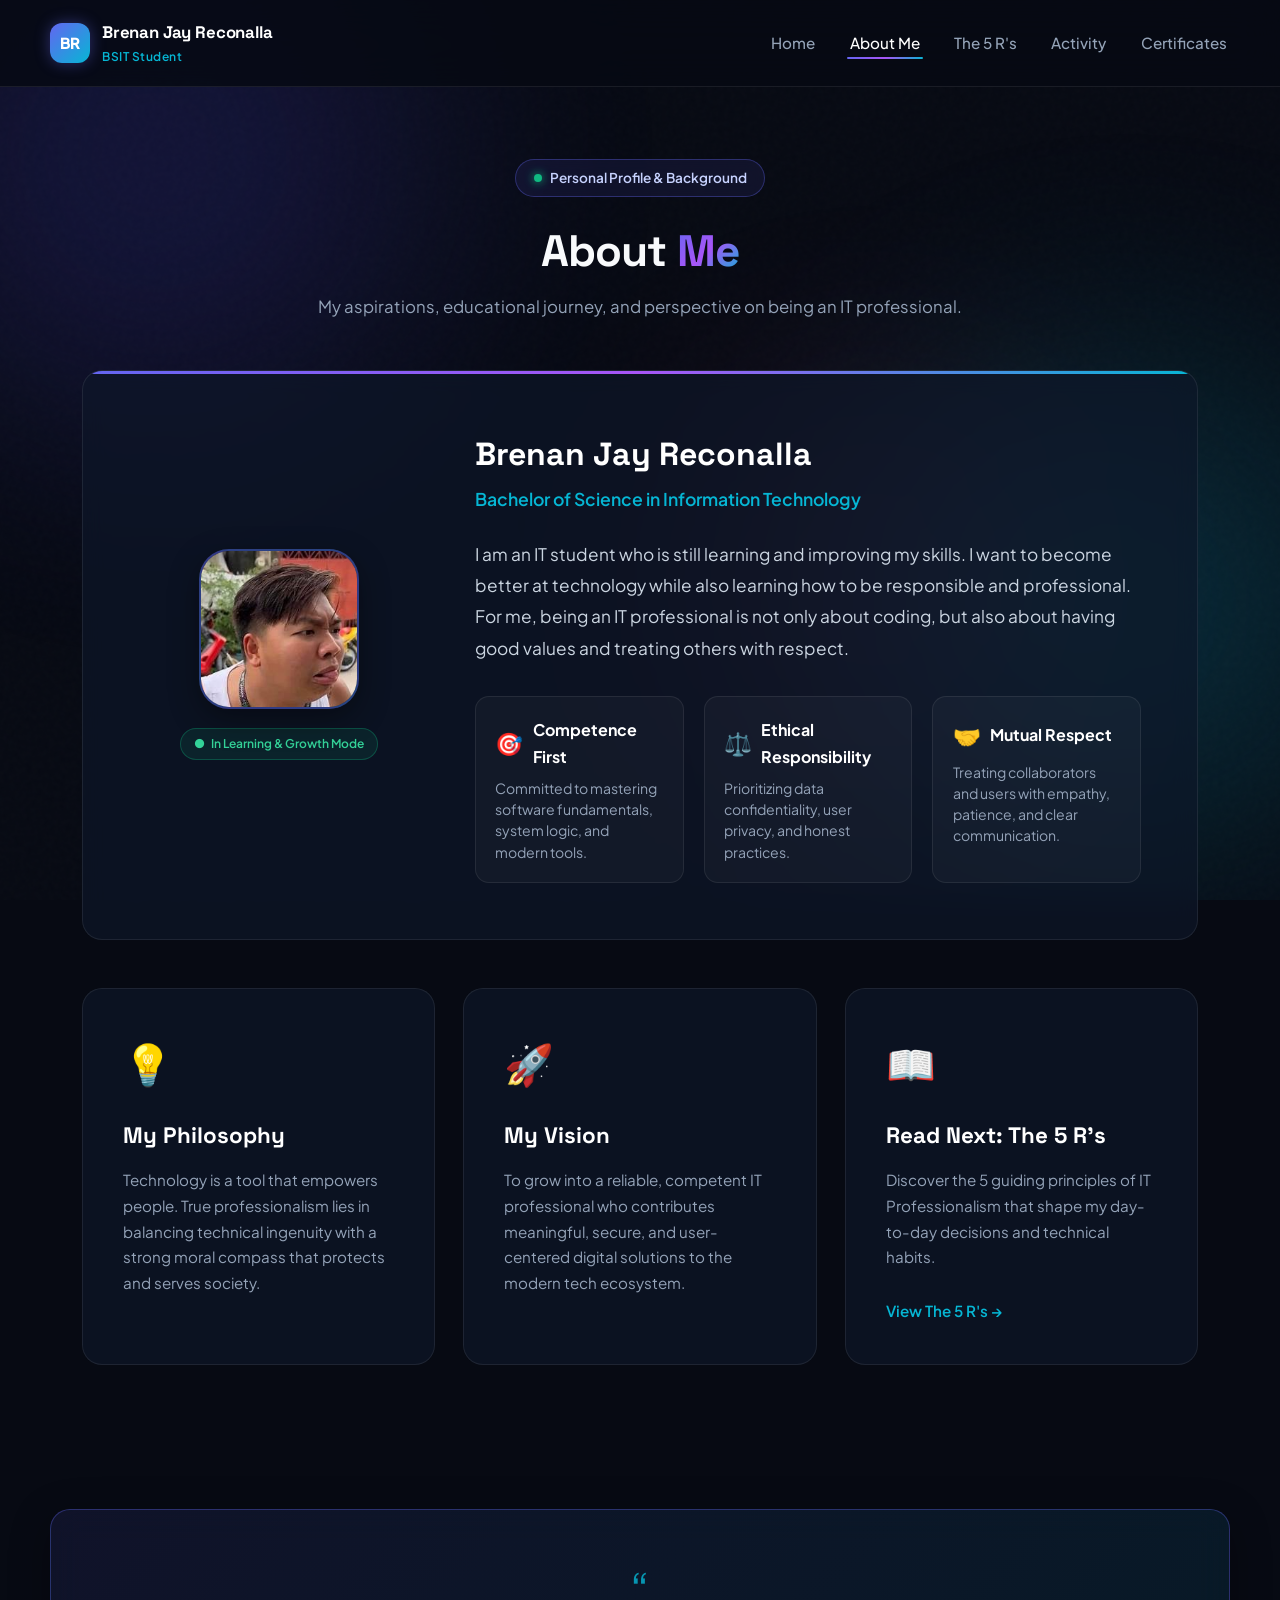
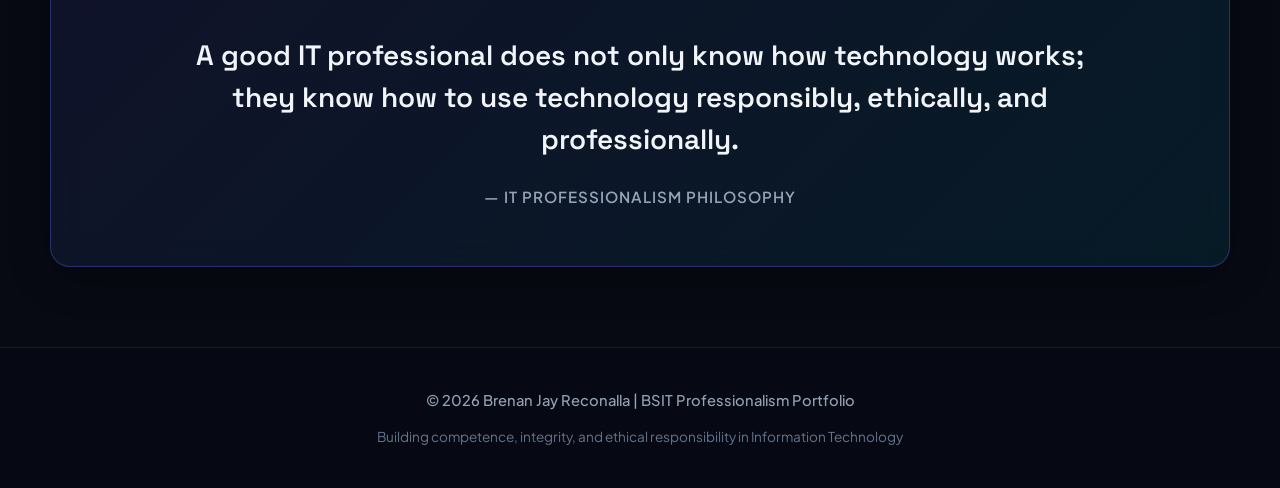
==== about.html @ cd5c5621 "Add files via upload" ====
<!DOCTYPE html>
<html lang="en">
<head>
  <meta charset="UTF-8" />
  <meta name="viewport" content="width=device-width, initial-scale=1.0" />
  <title>About Me | Brenan Jay Reconalla - IT Professionalism</title>
  <meta name="description" content="Learn more about Brenan Jay Reconalla, a Bachelor of Science in Information Technology student committed to competence, integrity, and respect." />

  <!-- Google Fonts -->
  <link rel="preconnect" href="https://fonts.googleapis.com" />
  <link rel="preconnect" href="https://fonts.gstatic.com" crossorigin />
  <link href="https://fonts.googleapis.com/css2?family=Plus+Jakarta+Sans:wght@300;400;500;600;700;800&family=Space+Grotesk:wght@500;600;700&display=swap" rel="stylesheet" />

  <!-- Shared Stylesheet -->
  <link rel="stylesheet" href="style.css" />
</head>
<body>

  <!-- Ambient Glow Background -->
  <div class="ambient-glow" aria-hidden="true">
    <div class="glow-sphere sphere-1"></div>
    <div class="glow-sphere sphere-2"></div>
    <div class="glow-sphere sphere-3"></div>
  </div>

  <div class="page-wrapper">
    <!-- Header & Navigation -->
    <header>
      <div class="container nav-container">
        <a href="index.html" class="brand" id="nav-brand">
          <div class="brand-avatar">BR</div>
          <div class="brand-info">
            <span class="brand-name">Brenan Jay Reconalla</span>
            <span class="brand-tag">BSIT Student</span>
          </div>
        </a>

        <button class="menu-toggle" id="menu-btn" aria-label="Toggle navigation menu">☰</button>

        <nav>
          <ul class="nav-links" id="nav-menu">
            <li><a href="index.html">Home</a></li>
            <li><a href="about.html" class="active">About Me</a></li>
            <li><a href="fivers.html">The 5 R's</a></li>
            <li><a href="activity.html">Activity</a></li>
            <li><a href="certificate.html">Certificates</a></li>
          </ul>
        </nav>
      </div>
    </header>

    <main>
      <!-- Page Header -->
      <section class="page-header container">
        <div class="badge">
          <span class="badge-indicator"></span>
          Personal Profile &amp; Background
        </div>
        <h1 class="section-heading">About <span class="gradient-text">Me</span></h1>
        <p class="section-desc">My aspirations, educational journey, and perspective on being an IT professional.</p>
      </section>

      <!-- Main Profile Section -->
      <section class="container" style="padding-bottom: 5rem;">
        <div class="about-card">
          <div class="profile-visual">
            <div class="avatar-wrapper">
              <div class="avatar-box">
                <img src="profile.jpg" alt="Brenan Jay Reconalla" class="avatar-img" />
              </div>
            </div>
            <div class="status-pill">
              <span>●</span> In Learning &amp; Growth Mode
            </div>
          </div>

          <div class="about-content">
            <h2>Brenan Jay Reconalla</h2>
            <span class="degree-title">Bachelor of Science in Information Technology</span>
            <p class="about-bio">
              I am an IT student who is still learning and improving my skills. I want to become better at technology while also learning how to be responsible and professional. For me, being an IT professional is not only about coding, but also about having good values and treating others with respect.
            </p>

            <div class="pillars-mini-grid">
              <div class="mini-pill">
                <div class="mini-pill-header">
                  <span>🎯</span> Competence First
                </div>
                <p>Committed to mastering software fundamentals, system logic, and modern tools.</p>
              </div>

              <div class="mini-pill">
                <div class="mini-pill-header">
                  <span>⚖️</span> Ethical Responsibility
                </div>
                <p>Prioritizing data confidentiality, user privacy, and honest practices.</p>
              </div>

              <div class="mini-pill">
                <div class="mini-pill-header">
                  <span>🤝</span> Mutual Respect
                </div>
                <p>Treating collaborators and users with empathy, patience, and clear communication.</p>
              </div>
            </div>
          </div>
        </div>

        <!-- Vision and Philosophy Cards -->
        <div class="preview-grid" style="margin-top: 2rem;">
          <div class="preview-card">
            <span class="preview-icon">💡</span>
            <h3 class="preview-title">My Philosophy</h3>
            <p class="preview-desc">
              Technology is a tool that empowers people. True professionalism lies in balancing technical ingenuity with a strong moral compass that protects and serves society.
            </p>
          </div>

          <div class="preview-card">
            <span class="preview-icon">🚀</span>
            <h3 class="preview-title">My Vision</h3>
            <p class="preview-desc">
              To grow into a reliable, competent IT professional who contributes meaningful, secure, and user-centered digital solutions to the modern tech ecosystem.
            </p>
          </div>

          <div class="preview-card">
            <span class="preview-icon">📖</span>
            <h3 class="preview-title">Read Next: The 5 R's</h3>
            <p class="preview-desc">
              Discover the 5 guiding principles of IT Professionalism that shape my day-to-day decisions and technical habits.
            </p>
            <a href="fivers.html" class="preview-link">View The 5 R's &rarr;</a>
          </div>
        </div>
      </section>

      <!-- Quote Banner Section -->
      <section class="quote-section container">
        <div class="quote-box">
          <div class="quote-icon">&ldquo;</div>
          <blockquote class="quote-text">
            A good IT professional does not only know how technology works; they know how to use technology responsibly, ethically, and professionally.
          </blockquote>
          <p class="quote-author">&mdash; IT Professionalism Philosophy</p>
        </div>
      </section>
    </main>

    <!-- Footer -->
    <footer>
      <div class="container footer-content">
        <p class="footer-copy">&copy; 2026 Brenan Jay Reconalla | BSIT Professionalism Portfolio</p>
        <p class="footer-sub">Building competence, integrity, and ethical responsibility in Information Technology</p>
      </div>
    </footer>
  </div>

  <script>
    const menuBtn = document.getElementById('menu-btn');
    const navMenu = document.getElementById('nav-menu');

    if (menuBtn && navMenu) {
      menuBtn.addEventListener('click', () => {
        navMenu.classList.toggle('show');
      });
    }
  </script>
</body>
</html>
---- style.css ----
:root {
  --bg: #070a13;
  --bg-surface: rgba(15, 23, 42, 0.65);
  --bg-surface-hover: rgba(30, 41, 59, 0.75);
  --border: rgba(255, 255, 255, 0.08);
  --border-accent: rgba(99, 102, 241, 0.35);
  --primary: #6366f1;
  --primary-gradient: linear-gradient(135deg, #6366f1 0%, #a855f7 50%, #06b6d4 100%);
  --secondary: #06b6d4;
  --accent: #ec4899;
  --text: #f8fafc;
  --text-muted: #94a3b8;
  --card-radius: 20px;
  --transition: all 0.3s cubic-bezier(0.4, 0, 0.2, 1);
}

* {
  margin: 0;
  padding: 0;
  box-sizing: border-box;
}

html {
  scroll-behavior: smooth;
}

body {
  font-family: 'Plus Jakarta Sans', sans-serif;
  background-color: var(--bg);
  color: var(--text);
  line-height: 1.7;
  overflow-x: hidden;
  min-height: 100vh;
  position: relative;
  display: flex;
  flex-direction: column;
}

/* Ambient Background Glow */
.ambient-glow {
  position: fixed;
  inset: 0;
  pointer-events: none;
  z-index: 0;
  overflow: hidden;
}

.glow-sphere {
  position: absolute;
  border-radius: 50%;
  filter: blur(130px);
  opacity: 0.18;
}

.sphere-1 {
  width: 550px;
  height: 550px;
  background: #4f46e5;
  top: -120px;
  left: -120px;
  animation: floatOrb 22s infinite alternate ease-in-out;
}

.sphere-2 {
  width: 500px;
  height: 500px;
  background: #06b6d4;
  bottom: 5%;
  right: -100px;
  animation: floatOrb 26s infinite alternate-reverse ease-in-out;
}

.sphere-3 {
  width: 350px;
  height: 350px;
  background: #ec4899;
  top: 45%;
  left: 55%;
  animation: floatOrb 18s infinite alternate ease-in-out;
  opacity: 0.12;
}

@keyframes floatOrb {
  0% { transform: translate(0, 0) scale(1); }
  100% { transform: translate(60px, 80px) scale(1.1); }
}

/* Noise Texture */
body::before {
  content: "";
  position: fixed;
  inset: 0;
  background-image: url("data:image/svg+xml,%3Csvg viewBox='0 0 200 200' xmlns='http://www.w3.org/2000/svg'%3E%3Cfilter id='noiseFilter'%3E%3CfeTurbulence type='fractalNoise' baseFrequency='0.8' numOctaves='3' stitchTiles='stitch'/%3E%3C/filter%3E%3Crect width='100%25' height='100%25' filter='url(%23noiseFilter)' opacity='0.02'/%3E%3C/svg%3E");
  pointer-events: none;
  z-index: 1;
}

.page-wrapper {
  position: relative;
  z-index: 2;
  display: flex;
  flex-direction: column;
  min-height: 100vh;
}

main {
  flex: 1;
}

/* Container */
.container {
  max-width: 1180px;
  margin: 0 auto;
  padding: 0 2rem;
}

/* Header & Navigation */
header {
  position: sticky;
  top: 0;
  z-index: 100;
  background: rgba(7, 10, 19, 0.85);
  backdrop-filter: blur(20px);
  border-bottom: 1px solid var(--border);
  transition: var(--transition);
}

.nav-container {
  display: flex;
  justify-content: space-between;
  align-items: center;
  padding: 1.15rem 0;
}

.brand {
  display: flex;
  align-items: center;
  gap: 0.75rem;
  text-decoration: none;
  color: #fff;
}

.brand-avatar {
  width: 40px;
  height: 40px;
  border-radius: 12px;
  background: linear-gradient(135deg, var(--primary), var(--secondary));
  display: flex;
  align-items: center;
  justify-content: center;
  font-weight: 800;
  font-size: 0.95rem;
  color: #fff;
  box-shadow: 0 0 15px rgba(99, 102, 241, 0.4);
}

.brand-info {
  display: flex;
  flex-direction: column;
}

.brand-name {
  font-family: 'Space Grotesk', sans-serif;
  font-weight: 700;
  font-size: 1.05rem;
  letter-spacing: -0.01em;
}

.brand-tag {
  font-size: 0.75rem;
  color: var(--secondary);
  font-weight: 600;
  letter-spacing: 0.5px;
}

.nav-links {
  display: flex;
  list-style: none;
  gap: 1.75rem;
}

.nav-links a {
  color: var(--text-muted);
  text-decoration: none;
  font-size: 0.95rem;
  font-weight: 500;
  position: relative;
  transition: var(--transition);
  padding: 0.4rem 0.2rem;
}

.nav-links a:hover,
.nav-links a.active {
  color: #fff;
}

.nav-links a::after {
  content: '';
  position: absolute;
  bottom: 0;
  left: 0;
  width: 0%;
  height: 2px;
  background: var(--primary-gradient);
  transition: var(--transition);
  border-radius: 2px;
}

.nav-links a:hover::after,
.nav-links a.active::after {
  width: 100%;
}

/* Mobile Nav Toggle */
.menu-toggle {
  display: none;
  background: transparent;
  border: none;
  color: var(--text);
  font-size: 1.5rem;
  cursor: pointer;
}

/* Badge */
.badge {
  display: inline-flex;
  align-items: center;
  gap: 0.5rem;
  background: rgba(99, 102, 241, 0.1);
  border: 1px solid var(--border-accent);
  padding: 0.4rem 1.1rem;
  border-radius: 999px;
  font-size: 0.85rem;
  font-weight: 600;
  color: #c7d2fe;
  margin-bottom: 1.75rem;
  backdrop-filter: blur(8px);
}

.badge-indicator {
  width: 8px;
  height: 8px;
  border-radius: 50%;
  background: #10b981;
  box-shadow: 0 0 10px #10b981;
  animation: pulse 2s infinite;
}

@keyframes pulse {
  0%, 100% { opacity: 1; transform: scale(1); }
  50% { opacity: 0.5; transform: scale(1.2); }
}

/* Typography & Titles */
.gradient-text {
  background: var(--primary-gradient);
  -webkit-background-clip: text;
  background-clip: text;
  -webkit-text-fill-color: transparent;
}

.section {
  padding: 5rem 0;
}

.page-header {
  padding: 4.5rem 0 3rem;
  text-align: center;
}

.section-header {
  text-align: center;
  max-width: 740px;
  margin: 0 auto 3.5rem;
}

.section-tag {
  font-family: 'Space Grotesk', sans-serif;
  font-size: 0.8rem;
  text-transform: uppercase;
  letter-spacing: 2px;
  color: var(--secondary);
  font-weight: 700;
  margin-bottom: 0.75rem;
  display: block;
}

.section-heading {
  font-family: 'Space Grotesk', sans-serif;
  font-size: clamp(2rem, 3.5vw, 2.75rem);
  font-weight: 700;
  letter-spacing: -0.02em;
  line-height: 1.2;
  margin-bottom: 1rem;
}

.section-desc {
  color: var(--text-muted);
  font-size: 1.05rem;
  line-height: 1.7;
}

/* Buttons */
.btn {
  display: inline-flex;
  align-items: center;
  gap: 0.5rem;
  padding: 0.85rem 1.8rem;
  border-radius: 12px;
  font-size: 0.95rem;
  font-weight: 600;
  text-decoration: none;
  cursor: pointer;
  transition: var(--transition);
}

.btn-primary {
  background: var(--primary-gradient);
  color: #fff;
  box-shadow: 0 4px 25px rgba(99, 102, 241, 0.45);
  border: none;
}

.btn-primary:hover {
  transform: translateY(-3px);
  box-shadow: 0 8px 30px rgba(99, 102, 241, 0.65);
}

.btn-outline {
  background: var(--bg-surface);
  color: var(--text);
  border: 1px solid var(--border);
  backdrop-filter: blur(10px);
}

.btn-outline:hover {
  background: var(--bg-surface-hover);
  border-color: rgba(255, 255, 255, 0.2);
  transform: translateY(-3px);
}

/* Hero (Home Page) */
.hero {
  padding: 6.5rem 0 4.5rem;
  text-align: center;
  display: flex;
  flex-direction: column;
  align-items: center;
}

.hero-title {
  font-family: 'Space Grotesk', sans-serif;
  font-size: clamp(2.4rem, 5.5vw, 4.2rem);
  font-weight: 800;
  line-height: 1.15;
  letter-spacing: -0.03em;
  max-width: 950px;
  margin-bottom: 1.25rem;
}

.hero-subtitle {
  font-size: 1.2rem;
  color: var(--text-muted);
  max-width: 680px;
  margin-bottom: 2.5rem;
  font-weight: 400;
}

.hero-buttons {
  display: flex;
  gap: 1.2rem;
  flex-wrap: wrap;
  justify-content: center;
}

/* Home Overview Preview Cards */
.preview-grid {
  display: grid;
  grid-template-columns: repeat(auto-fit, minmax(300px, 1fr));
  gap: 1.75rem;
  margin-top: 3rem;
}

.preview-card {
  background: var(--bg-surface);
  border: 1px solid var(--border);
  border-radius: var(--card-radius);
  padding: 2.5rem;
  transition: var(--transition);
  display: flex;
  flex-direction: column;
  backdrop-filter: blur(12px);
}

.preview-card:hover {
  transform: translateY(-8px);
  border-color: var(--border-accent);
  box-shadow: 0 15px 35px rgba(0, 0, 0, 0.4);
}

.preview-icon {
  font-size: 2.5rem;
  margin-bottom: 1.25rem;
  display: inline-block;
}

.preview-title {
  font-family: 'Space Grotesk', sans-serif;
  font-size: 1.4rem;
  font-weight: 700;
  color: #fff;
  margin-bottom: 0.75rem;
}

.preview-desc {
  color: var(--text-muted);
  font-size: 0.95rem;
  line-height: 1.7;
  margin-bottom: 1.75rem;
  flex-grow: 1;
}

.preview-link {
  color: var(--secondary);
  text-decoration: none;
  font-weight: 600;
  font-size: 0.95rem;
  display: inline-flex;
  align-items: center;
  gap: 0.5rem;
  transition: var(--transition);
}

.preview-link:hover {
  gap: 0.75rem;
  color: #fff;
}

/* About Page Specific Styles */
.about-card {
  background: var(--bg-surface);
  border: 1px solid var(--border);
  border-radius: var(--card-radius);
  padding: 3.5rem;
  display: grid;
  grid-template-columns: 280px 1fr;
  gap: 3.5rem;
  align-items: center;
  position: relative;
  overflow: hidden;
  backdrop-filter: blur(12px);
  margin-bottom: 3rem;
}

.about-card::before {
  content: '';
  position: absolute;
  top: 0;
  left: 0;
  width: 100%;
  height: 3px;
  background: var(--primary-gradient);
}

.profile-visual {
  display: flex;
  flex-direction: column;
  align-items: center;
  text-align: center;
  gap: 1.2rem;
}

.avatar-wrapper {
  position: relative;
}

.avatar-box {
  width: 160px;
  height: 160px;
  border-radius: 30px;
  background: linear-gradient(135deg, rgba(99, 102, 241, 0.2), rgba(6, 182, 212, 0.2));
  border: 2px solid var(--border-accent);
  display: flex;
  align-items: center;
  justify-content: center;
  overflow: hidden;
  box-shadow: 0 10px 30px rgba(0, 0, 0, 0.4);
  position: relative;
}

.avatar-img {
  width: 100%;
  height: 100%;
  object-fit: cover;
  object-position: center;
  display: block;
  transition: transform 0.4s ease;
}

.avatar-box:hover .avatar-img {
  transform: scale(1.06);
}

.status-pill {
  display: inline-flex;
  align-items: center;
  gap: 0.4rem;
  padding: 0.3rem 0.8rem;
  background: rgba(16, 185, 129, 0.1);
  border: 1px solid rgba(16, 185, 129, 0.3);
  border-radius: 999px;
  font-size: 0.75rem;
  font-weight: 600;
  color: #34d399;
}

.about-content h2 {
  font-family: 'Space Grotesk', sans-serif;
  font-size: 2rem;
  font-weight: 700;
  color: #fff;
  margin-bottom: 0.25rem;
}

.degree-title {
  color: var(--secondary);
  font-size: 1.1rem;
  font-weight: 600;
  margin-bottom: 1.5rem;
  display: inline-block;
}

.about-bio {
  color: #cbd5e1;
  font-size: 1.08rem;
  line-height: 1.8;
  margin-bottom: 2rem;
}

.pillars-mini-grid {
  display: grid;
  grid-template-columns: repeat(auto-fit, minmax(200px, 1fr));
  gap: 1.25rem;
}

.mini-pill {
  background: rgba(255, 255, 255, 0.03);
  border: 1px solid var(--border);
  border-radius: 14px;
  padding: 1.2rem;
  display: flex;
  flex-direction: column;
  gap: 0.5rem;
}

.mini-pill-header {
  display: flex;
  align-items: center;
  gap: 0.6rem;
  font-weight: 700;
  color: #fff;
  font-size: 1rem;
}

.mini-pill-header span {
  font-size: 1.4rem;
}

.mini-pill p {
  color: var(--text-muted);
  font-size: 0.88rem;
  line-height: 1.5;
}

/* 5 R's Page Styles */
.five-rs-grid {
  display: grid;
  grid-template-columns: repeat(auto-fit, minmax(320px, 1fr));
  gap: 2rem;
}

.r-card {
  background: var(--bg-surface);
  border: 1px solid var(--border);
  border-radius: var(--card-radius);
  padding: 2.5rem;
  transition: var(--transition);
  display: flex;
  flex-direction: column;
  position: relative;
  overflow: hidden;
  backdrop-filter: blur(12px);
}

.r-card:hover {
  transform: translateY(-8px);
  border-color: var(--border-accent);
  background: var(--bg-surface-hover);
  box-shadow: 0 15px 35px rgba(0, 0, 0, 0.4);
}

.r-card-header {
  display: flex;
  align-items: center;
  justify-content: space-between;
  margin-bottom: 1.5rem;
}

.r-number {
  font-family: 'Space Grotesk', sans-serif;
  font-size: 0.95rem;
  font-weight: 700;
  color: var(--secondary);
  background: rgba(6, 182, 212, 0.1);
  padding: 0.35rem 0.85rem;
  border-radius: 999px;
  border: 1px solid rgba(6, 182, 212, 0.25);
}

.r-icon {
  font-size: 2.4rem;
  filter: drop-shadow(0 0 12px rgba(99, 102, 241, 0.3));
}

.r-title {
  font-family: 'Space Grotesk', sans-serif;
  font-size: 1.45rem;
  font-weight: 700;
  color: #fff;
  margin-bottom: 0.85rem;
}

.r-desc {
  color: var(--text-muted);
  font-size: 1rem;
  line-height: 1.7;
}

.r-card.highlight {
  border-color: rgba(99, 102, 241, 0.5);
  background: linear-gradient(135deg, rgba(99, 102, 241, 0.15), rgba(15, 23, 42, 0.8));
}

/* Activity Page Styles */
.activities-grid {
  display: grid;
  grid-template-columns: repeat(auto-fit, minmax(330px, 1fr));
  gap: 2rem;
}

.activity-card {
  background: var(--bg-surface);
  border: 1px solid var(--border);
  border-radius: var(--card-radius);
  padding: 2.5rem;
  transition: var(--transition);
  backdrop-filter: blur(12px);
  display: flex;
  flex-direction: column;
}

.activity-card:hover {
  border-color: rgba(255, 255, 255, 0.2);
  transform: translateY(-6px);
  box-shadow: 0 15px 35px rgba(0, 0, 0, 0.35);
}

.activity-badge {
  font-size: 0.8rem;
  font-weight: 700;
  text-transform: uppercase;
  letter-spacing: 1px;
  color: var(--primary);
  margin-bottom: 1rem;
  display: inline-block;
}

.activity-title {
  font-family: 'Space Grotesk', sans-serif;
  font-size: 1.35rem;
  font-weight: 700;
  margin-bottom: 0.85rem;
  color: #fff;
}

.activity-desc {
  color: var(--text-muted);
  font-size: 0.98rem;
  line-height: 1.7;
  margin-bottom: 1.5rem;
  flex-grow: 1;
}

.activity-takeaway {
  background: rgba(255, 255, 255, 0.03);
  border: 1px solid var(--border);
  border-radius: 12px;
  padding: 1rem;
  font-size: 0.88rem;
  color: #cbd5e1;
}

.activity-takeaway strong {
  color: var(--secondary);
}

/* Reflection Paper Card */
.reflection-card {
  background: var(--bg-surface);
  border: 1px solid var(--border);
  border-radius: var(--card-radius);
  overflow: hidden;
  backdrop-filter: blur(12px);
  margin-bottom: 3.5rem;
  position: relative;
}

.reflection-card::before {
  content: '';
  position: absolute;
  top: 0; left: 0; width: 100%; height: 4px;
  background: var(--primary-gradient);
}

.reflection-header {
  padding: 3rem 3.5rem 2rem;
  border-bottom: 1px solid var(--border);
  background: linear-gradient(135deg, rgba(99, 102, 241, 0.06), rgba(6, 182, 212, 0.04));
}

.reflection-title {
  font-family: 'Space Grotesk', sans-serif;
  font-size: clamp(1.6rem, 3vw, 2.2rem);
  font-weight: 700;
  color: #fff;
  margin: 0.5rem 0 0.75rem;
  letter-spacing: -0.02em;
}

.reflection-intro {
  color: var(--text-muted);
  font-size: 1.05rem;
  line-height: 1.7;
}

.reflection-body {
  padding: 2.5rem 3.5rem 3rem;
  display: flex;
  flex-direction: column;
  gap: 0.25rem;
}

.reflection-paragraph {
  padding: 1.5rem 0;
  border-bottom: 1px solid rgba(255, 255, 255, 0.04);
}

.reflection-paragraph:last-child {
  border-bottom: none;
  padding-bottom: 0;
}

.reflection-paragraph p {
  color: #cbd5e1;
  font-size: 1.05rem;
  line-height: 1.85;
}

/* Personal Commitment Section */
.commitment-section {
  margin-bottom: 1rem;
}

.commitment-header {
  text-align: center;
  max-width: 720px;
  margin: 0 auto 2.5rem;
}

.commitment-grid {
  display: grid;
  grid-template-columns: repeat(auto-fit, minmax(280px, 1fr));
  gap: 1.75rem;
}

.commitment-card {
  background: var(--bg-surface);
  border: 1px solid var(--border);
  border-radius: var(--card-radius);
  padding: 2.25rem;
  transition: var(--transition);
  backdrop-filter: blur(12px);
  text-align: center;
  display: flex;
  flex-direction: column;
  align-items: center;
  gap: 1rem;
}

.commitment-card:hover {
  transform: translateY(-6px);
  border-color: var(--border-accent);
  box-shadow: 0 15px 35px rgba(0, 0, 0, 0.4);
}

.commitment-icon {
  font-size: 2.5rem;
  filter: drop-shadow(0 0 12px rgba(99, 102, 241, 0.4));
}

.commitment-card h3 {
  font-family: 'Space Grotesk', sans-serif;
  font-size: 1.15rem;
  font-weight: 700;
  color: #fff;
}

.commitment-card p {
  color: var(--text-muted);
  font-size: 0.95rem;
  line-height: 1.7;
}

/* Quote Banner */
.quote-section {
  padding: 4rem 0 5rem;
}

.quote-box {
  background: linear-gradient(135deg, rgba(99, 102, 241, 0.1), rgba(6, 182, 212, 0.1));
  border: 1px solid var(--border-accent);
  border-radius: var(--card-radius);
  padding: 3.5rem 3rem;
  text-align: center;
  position: relative;
  backdrop-filter: blur(16px);
  box-shadow: 0 10px 40px rgba(0, 0, 0, 0.3);
}

.quote-icon {
  font-size: 3rem;
  color: var(--secondary);
  line-height: 1;
  margin-bottom: 1.25rem;
  opacity: 0.8;
}

.quote-text {
  font-family: 'Space Grotesk', sans-serif;
  font-size: clamp(1.2rem, 2.5vw, 1.75rem);
  font-weight: 600;
  line-height: 1.5;
  color: #f1f5f9;
  max-width: 900px;
  margin: 0 auto 1.5rem;
}

.quote-author {
  font-size: 0.95rem;
  color: var(--text-muted);
  letter-spacing: 1px;
  text-transform: uppercase;
  font-weight: 600;
}

/* Footer */
footer {
  border-top: 1px solid var(--border);
  padding: 2.5rem 0;
  background: rgba(7, 10, 19, 0.95);
  text-align: center;
  color: var(--text-muted);
  font-size: 0.92rem;
  margin-top: auto;
}

.footer-content {
  display: flex;
  flex-direction: column;
  align-items: center;
  gap: 0.75rem;
}

.footer-copy {
  font-weight: 500;
}

.footer-sub {
  font-size: 0.85rem;
  color: #64748b;
}

/* Responsive */
@media (max-width: 860px) {
  .about-card {
    grid-template-columns: 1fr;
    padding: 2.5rem;
    gap: 2.5rem;
  }
  .nav-links {
    display: none;
    position: absolute;
    top: 100%;
    left: 0;
    width: 100%;
    background: rgba(7, 10, 19, 0.95);
    backdrop-filter: blur(20px);
    flex-direction: column;
    padding: 1.5rem 2rem;
    border-bottom: 1px solid var(--border);
    gap: 1.25rem;
  }
  .nav-links.show {
    display: flex;
  }
  .menu-toggle {
    display: block;
  }
}
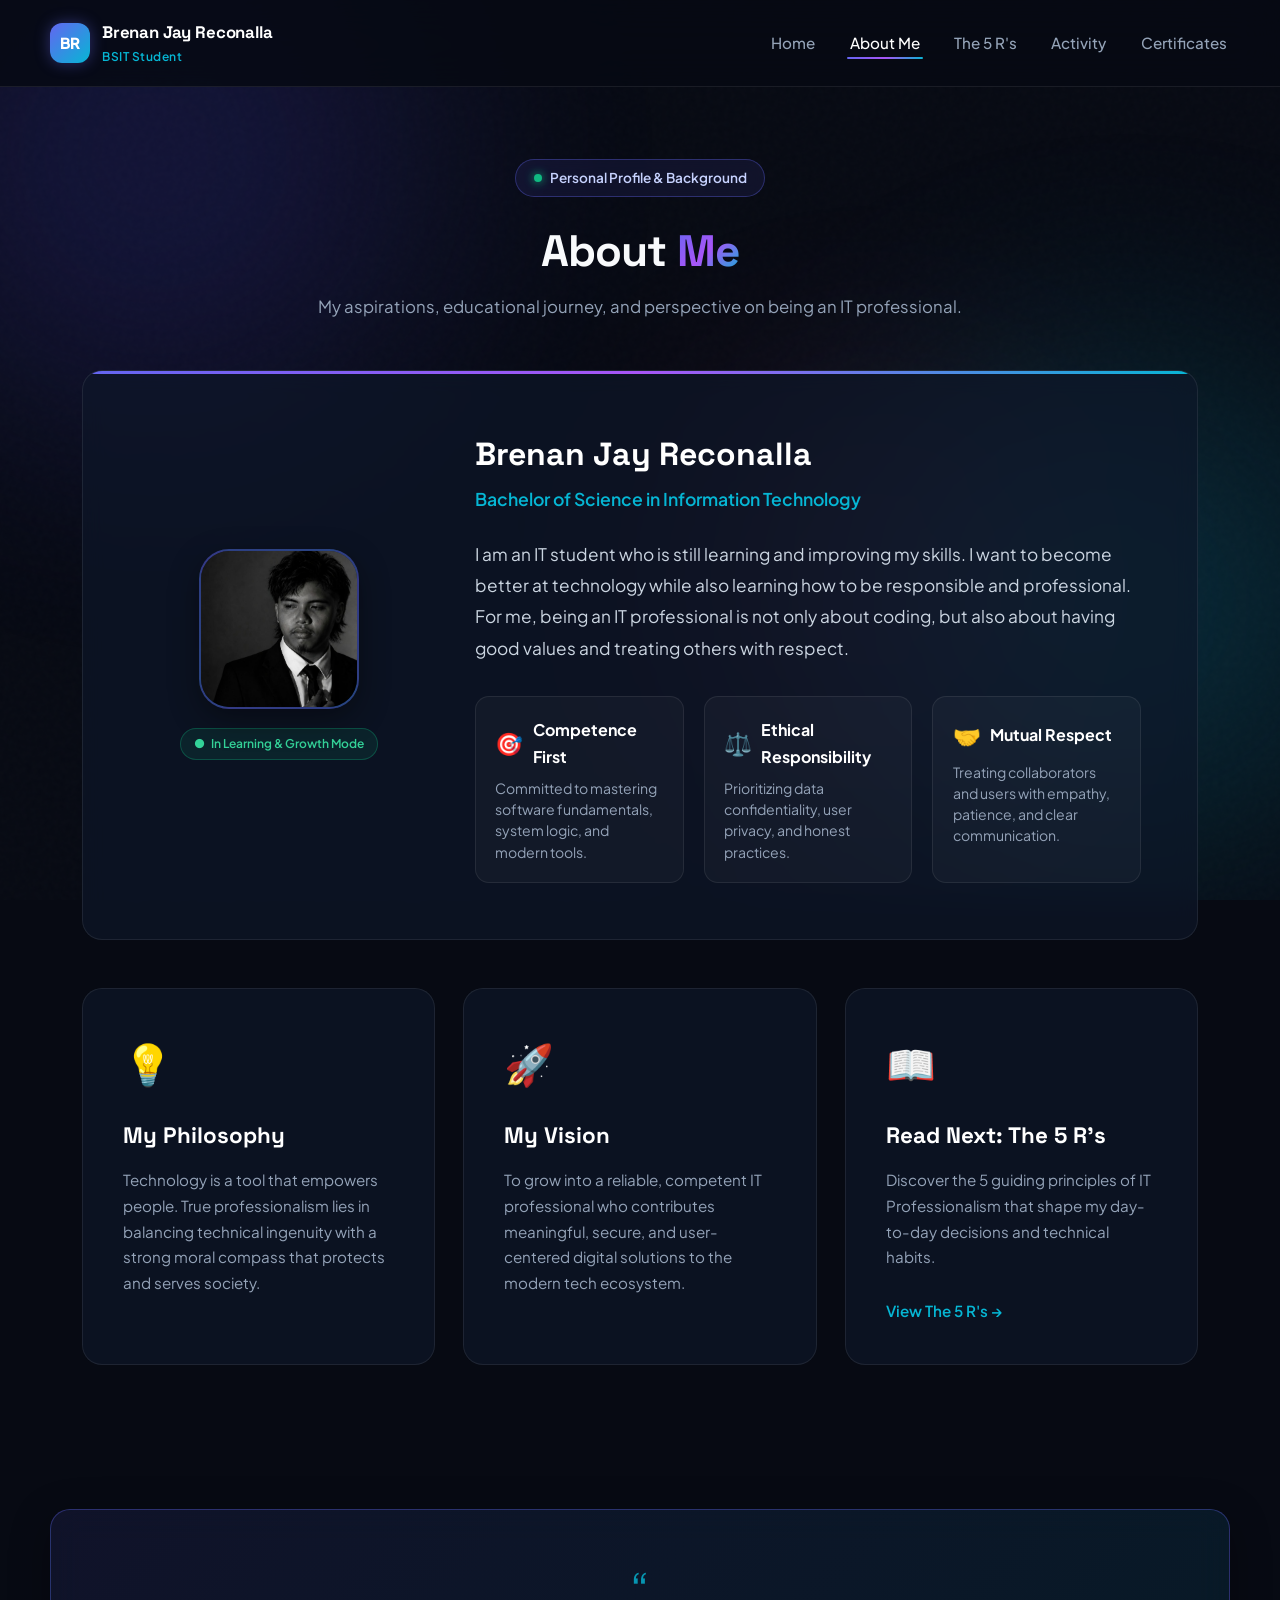
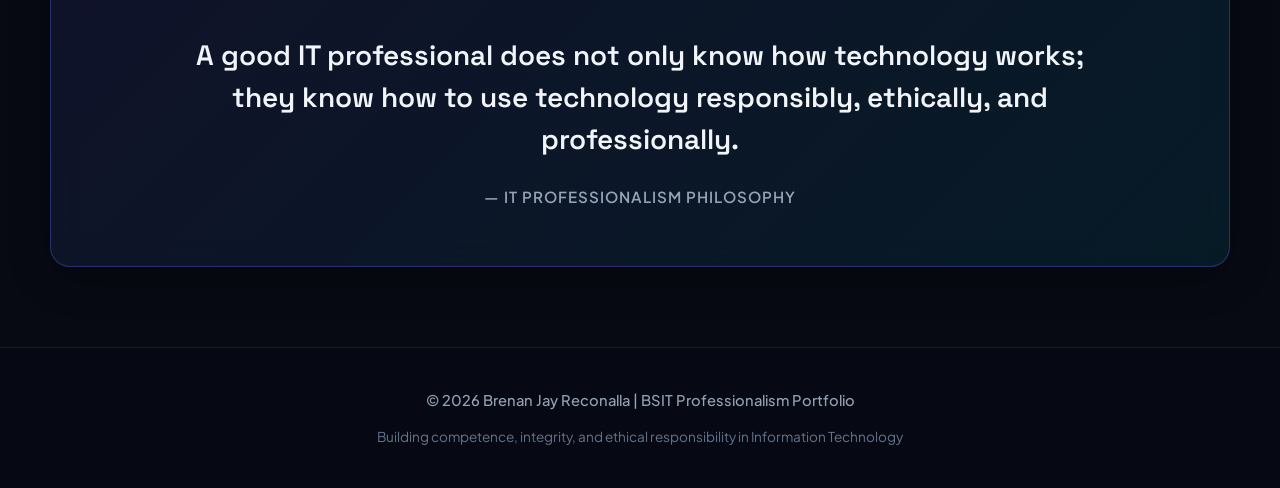
==== commit d37cacee: "Update profile image in about.html" ====
--- a/about.html
+++ b/about.html
@@ -66,7 +66,7 @@
           <div class="profile-visual">
             <div class="avatar-wrapper">
               <div class="avatar-box">
-                <img src="profile.jpg" alt="Brenan Jay Reconalla" class="avatar-img" />
+                <img src="e4738e9d-99d1-4958-b0ec-828e7ae6f38b.jpg" alt="Brenan Jay Reconalla" class="avatar-img" />
               </div>
             </div>
             <div class="status-pill">
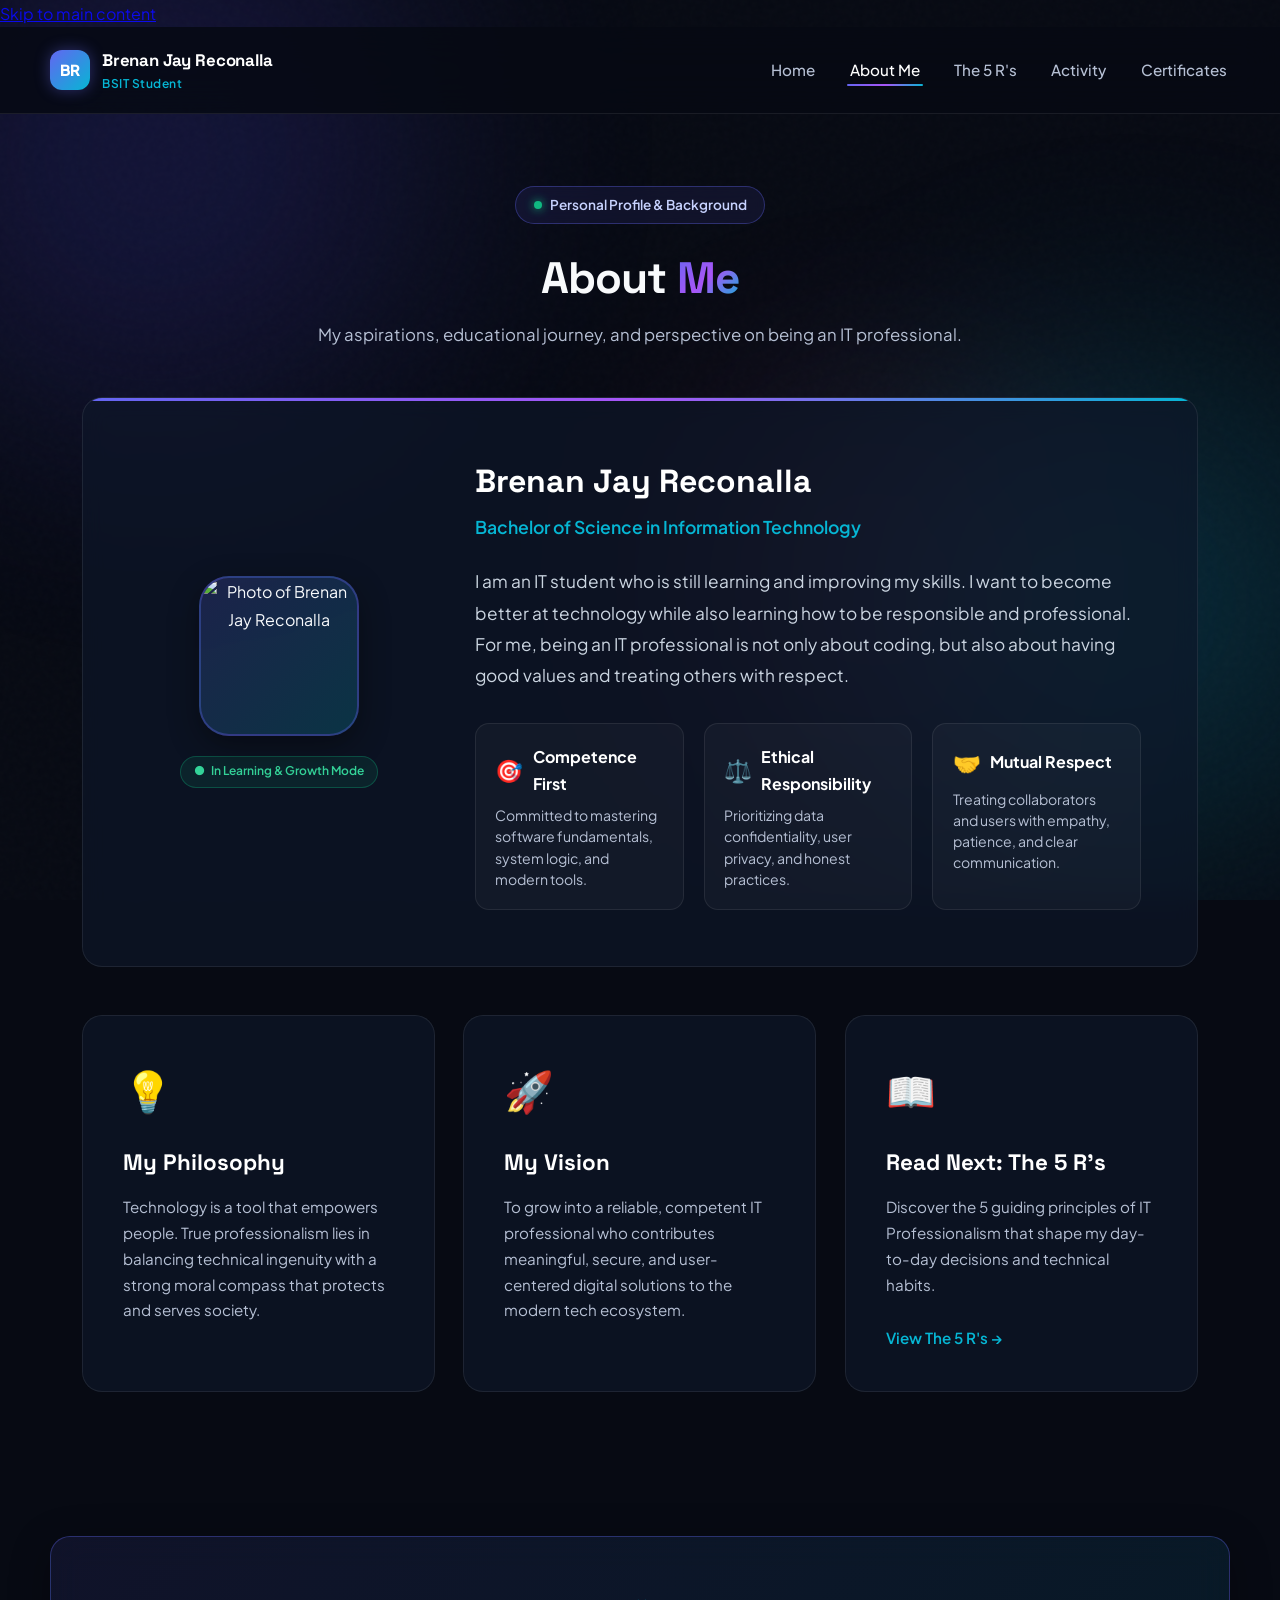
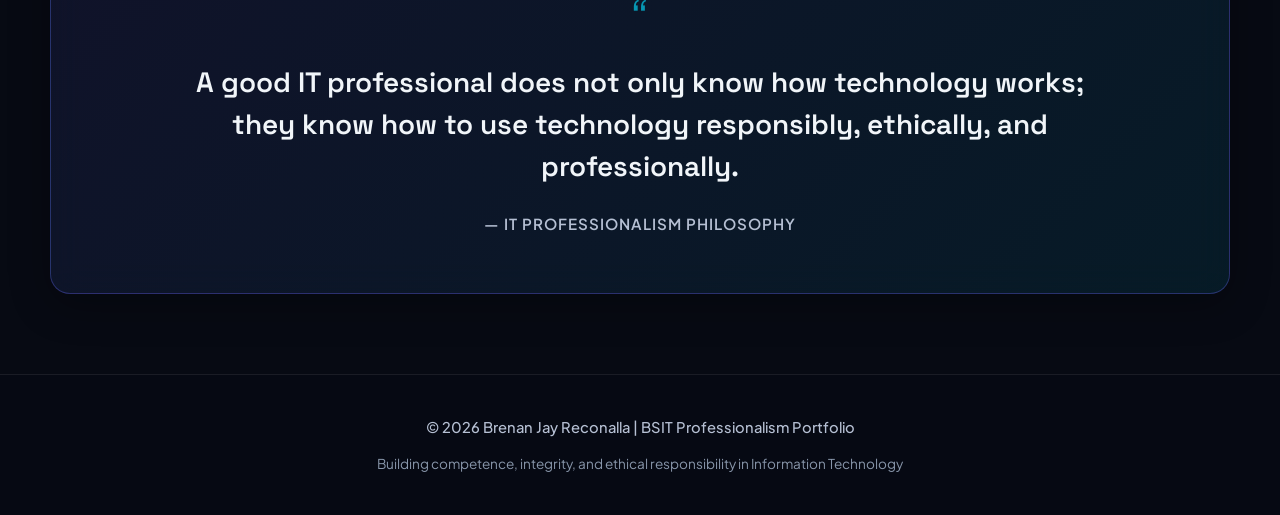
==== commit 342f09bd: "Enhance accessibility and improve meta tags" ====
--- a/about.html
+++ b/about.html
@@ -5,16 +5,24 @@
   <meta name="viewport" content="width=device-width, initial-scale=1.0" />
   <title>About Me | Brenan Jay Reconalla - IT Professionalism</title>
   <meta name="description" content="Learn more about Brenan Jay Reconalla, a Bachelor of Science in Information Technology student committed to competence, integrity, and respect." />
+  <meta name="theme-color" content="#070a13" />
+  <link rel="icon" href="data:image/svg+xml,<svg xmlns=%22http://www.w3.org/2000/svg%22 viewBox=%220 0 100 100%22><text y=%22.9em%22 font-size=%2290%22>👨‍💻</text></svg>" />
 
   <!-- Google Fonts -->
   <link rel="preconnect" href="https://fonts.googleapis.com" />
   <link rel="preconnect" href="https://fonts.gstatic.com" crossorigin />
   <link href="https://fonts.googleapis.com/css2?family=Plus+Jakarta+Sans:wght@300;400;500;600;700;800&family=Space+Grotesk:wght@500;600;700&display=swap" rel="stylesheet" />
 
+  <!-- Preload profile photo -->
+  <link rel="preload" as="image" href="images/profile.jpeg" fetchpriority="high" />
+
   <!-- Shared Stylesheet -->
   <link rel="stylesheet" href="style.css" />
 </head>
 <body>
+
+  <!-- Skip link for keyboard accessibility -->
+  <a href="#main-content" class="skip-link">Skip to main content</a>
 
   <!-- Ambient Glow Background -->
   <div class="ambient-glow" aria-hidden="true">
@@ -27,20 +35,22 @@
     <!-- Header & Navigation -->
     <header>
       <div class="container nav-container">
-        <a href="index.html" class="brand" id="nav-brand">
-          <div class="brand-avatar">BR</div>
+        <a href="index.html" class="brand" id="nav-brand" aria-label="Brenan Jay Reconalla - Home">
+          <div class="brand-avatar" aria-hidden="true">BR</div>
           <div class="brand-info">
             <span class="brand-name">Brenan Jay Reconalla</span>
             <span class="brand-tag">BSIT Student</span>
           </div>
         </a>
 
-        <button class="menu-toggle" id="menu-btn" aria-label="Toggle navigation menu">☰</button>
-
-        <nav>
+        <button class="menu-toggle" id="menu-btn" type="button" aria-label="Open navigation menu" aria-expanded="false" aria-controls="nav-menu">
+          <span aria-hidden="true">☰</span>
+        </button>
+
+        <nav aria-label="Main navigation">
           <ul class="nav-links" id="nav-menu">
             <li><a href="index.html">Home</a></li>
-            <li><a href="about.html" class="active">About Me</a></li>
+            <li><a href="about.html" class="active" aria-current="page">About Me</a></li>
             <li><a href="fivers.html">The 5 R's</a></li>
             <li><a href="activity.html">Activity</a></li>
             <li><a href="certificate.html">Certificates</a></li>
@@ -49,11 +59,11 @@
       </div>
     </header>
 
-    <main>
+    <main id="main-content">
       <!-- Page Header -->
       <section class="page-header container">
         <div class="badge">
-          <span class="badge-indicator"></span>
+          <span class="badge-indicator" aria-hidden="true"></span>
           Personal Profile &amp; Background
         </div>
         <h1 class="section-heading">About <span class="gradient-text">Me</span></h1>
@@ -66,11 +76,11 @@
           <div class="profile-visual">
             <div class="avatar-wrapper">
               <div class="avatar-box">
-                <img src="e4738e9d-99d1-4958-b0ec-828e7ae6f38b.jpg" alt="Brenan Jay Reconalla" class="avatar-img" />
+                <img src="images/profile.jpeg" alt="Photo of Brenan Jay Reconalla" class="avatar-img" width="160" height="160" fetchpriority="high" decoding="async" />
               </div>
             </div>
             <div class="status-pill">
-              <span>●</span> In Learning &amp; Growth Mode
+              <span aria-hidden="true">●</span> In Learning &amp; Growth Mode
             </div>
           </div>
 
@@ -84,21 +94,21 @@
             <div class="pillars-mini-grid">
               <div class="mini-pill">
                 <div class="mini-pill-header">
-                  <span>🎯</span> Competence First
+                  <span aria-hidden="true">🎯</span> Competence First
                 </div>
                 <p>Committed to mastering software fundamentals, system logic, and modern tools.</p>
               </div>
 
               <div class="mini-pill">
                 <div class="mini-pill-header">
-                  <span>⚖️</span> Ethical Responsibility
+                  <span aria-hidden="true">⚖️</span> Ethical Responsibility
                 </div>
                 <p>Prioritizing data confidentiality, user privacy, and honest practices.</p>
               </div>
 
               <div class="mini-pill">
                 <div class="mini-pill-header">
-                  <span>🤝</span> Mutual Respect
+                  <span aria-hidden="true">🤝</span> Mutual Respect
                 </div>
                 <p>Treating collaborators and users with empathy, patience, and clear communication.</p>
               </div>
@@ -109,7 +119,7 @@
         <!-- Vision and Philosophy Cards -->
         <div class="preview-grid" style="margin-top: 2rem;">
           <div class="preview-card">
-            <span class="preview-icon">💡</span>
+            <span class="preview-icon" aria-hidden="true">💡</span>
             <h3 class="preview-title">My Philosophy</h3>
             <p class="preview-desc">
               Technology is a tool that empowers people. True professionalism lies in balancing technical ingenuity with a strong moral compass that protects and serves society.
@@ -117,7 +127,7 @@
           </div>
 
           <div class="preview-card">
-            <span class="preview-icon">🚀</span>
+            <span class="preview-icon" aria-hidden="true">🚀</span>
             <h3 class="preview-title">My Vision</h3>
             <p class="preview-desc">
               To grow into a reliable, competent IT professional who contributes meaningful, secure, and user-centered digital solutions to the modern tech ecosystem.
@@ -125,7 +135,7 @@
           </div>
 
           <div class="preview-card">
-            <span class="preview-icon">📖</span>
+            <span class="preview-icon" aria-hidden="true">📖</span>
             <h3 class="preview-title">Read Next: The 5 R's</h3>
             <p class="preview-desc">
               Discover the 5 guiding principles of IT Professionalism that shape my day-to-day decisions and technical habits.
@@ -138,7 +148,7 @@
       <!-- Quote Banner Section -->
       <section class="quote-section container">
         <div class="quote-box">
-          <div class="quote-icon">&ldquo;</div>
+          <div class="quote-icon" aria-hidden="true">&ldquo;</div>
           <blockquote class="quote-text">
             A good IT professional does not only know how technology works; they know how to use technology responsibly, ethically, and professionally.
           </blockquote>
@@ -157,12 +167,35 @@
   </div>
 
   <script>
+    // Mobile navigation toggle with accessibility keyboard support
     const menuBtn = document.getElementById('menu-btn');
     const navMenu = document.getElementById('nav-menu');
 
     if (menuBtn && navMenu) {
-      menuBtn.addEventListener('click', () => {
-        navMenu.classList.toggle('show');
+      const toggleMenu = (open) => {
+        const isOpen = open !== undefined ? open : !navMenu.classList.contains('show');
+        navMenu.classList.toggle('show', isOpen);
+        menuBtn.setAttribute('aria-expanded', String(isOpen));
+        menuBtn.setAttribute('aria-label', isOpen ? 'Close navigation menu' : 'Open navigation menu');
+      };
+
+      menuBtn.addEventListener('click', () => toggleMenu());
+
+      // Close menu on Escape key press
+      document.addEventListener('keydown', (e) => {
+        if (e.key === 'Escape' && navMenu.classList.contains('show')) {
+          toggleMenu(false);
+          menuBtn.focus();
+        }
+      });
+
+      // Close menu when any nav link is clicked
+      navMenu.querySelectorAll('a').forEach(link => {
+        link.addEventListener('click', () => {
+          if (navMenu.classList.contains('show')) {
+            toggleMenu(false);
+          }
+        });
       });
     }
   </script>
--- a/style.css
+++ b/style.css
@@ -9,7 +9,7 @@
   --secondary: #06b6d4;
   --accent: #ec4899;
   --text: #f8fafc;
-  --text-muted: #94a3b8;
+  --text-muted: #b6c0d4;
   --card-radius: 20px;
   --transition: all 0.3s cubic-bezier(0.4, 0, 0.2, 1);
 }
@@ -887,7 +887,23 @@
 
 .footer-sub {
   font-size: 0.85rem;
-  color: #64748b;
+  color: #8896ab;
+}
+
+/* Skip rendering of off-screen cards until needed */
+.cert-card, .pillar-card, .activity-card, .accordion-item, .preview-card {
+  content-visibility: auto;
+  contain-intrinsic-size: auto 400px;
+}
+
+/* Reduced motion preference */
+@media (prefers-reduced-motion: reduce) {
+  *, *::before, *::after {
+    animation-duration: 0.01ms !important;
+    animation-iteration-count: 1 !important;
+    transition-duration: 0.01ms !important;
+    scroll-behavior: auto !important;
+  }
 }
 
 /* Responsive */
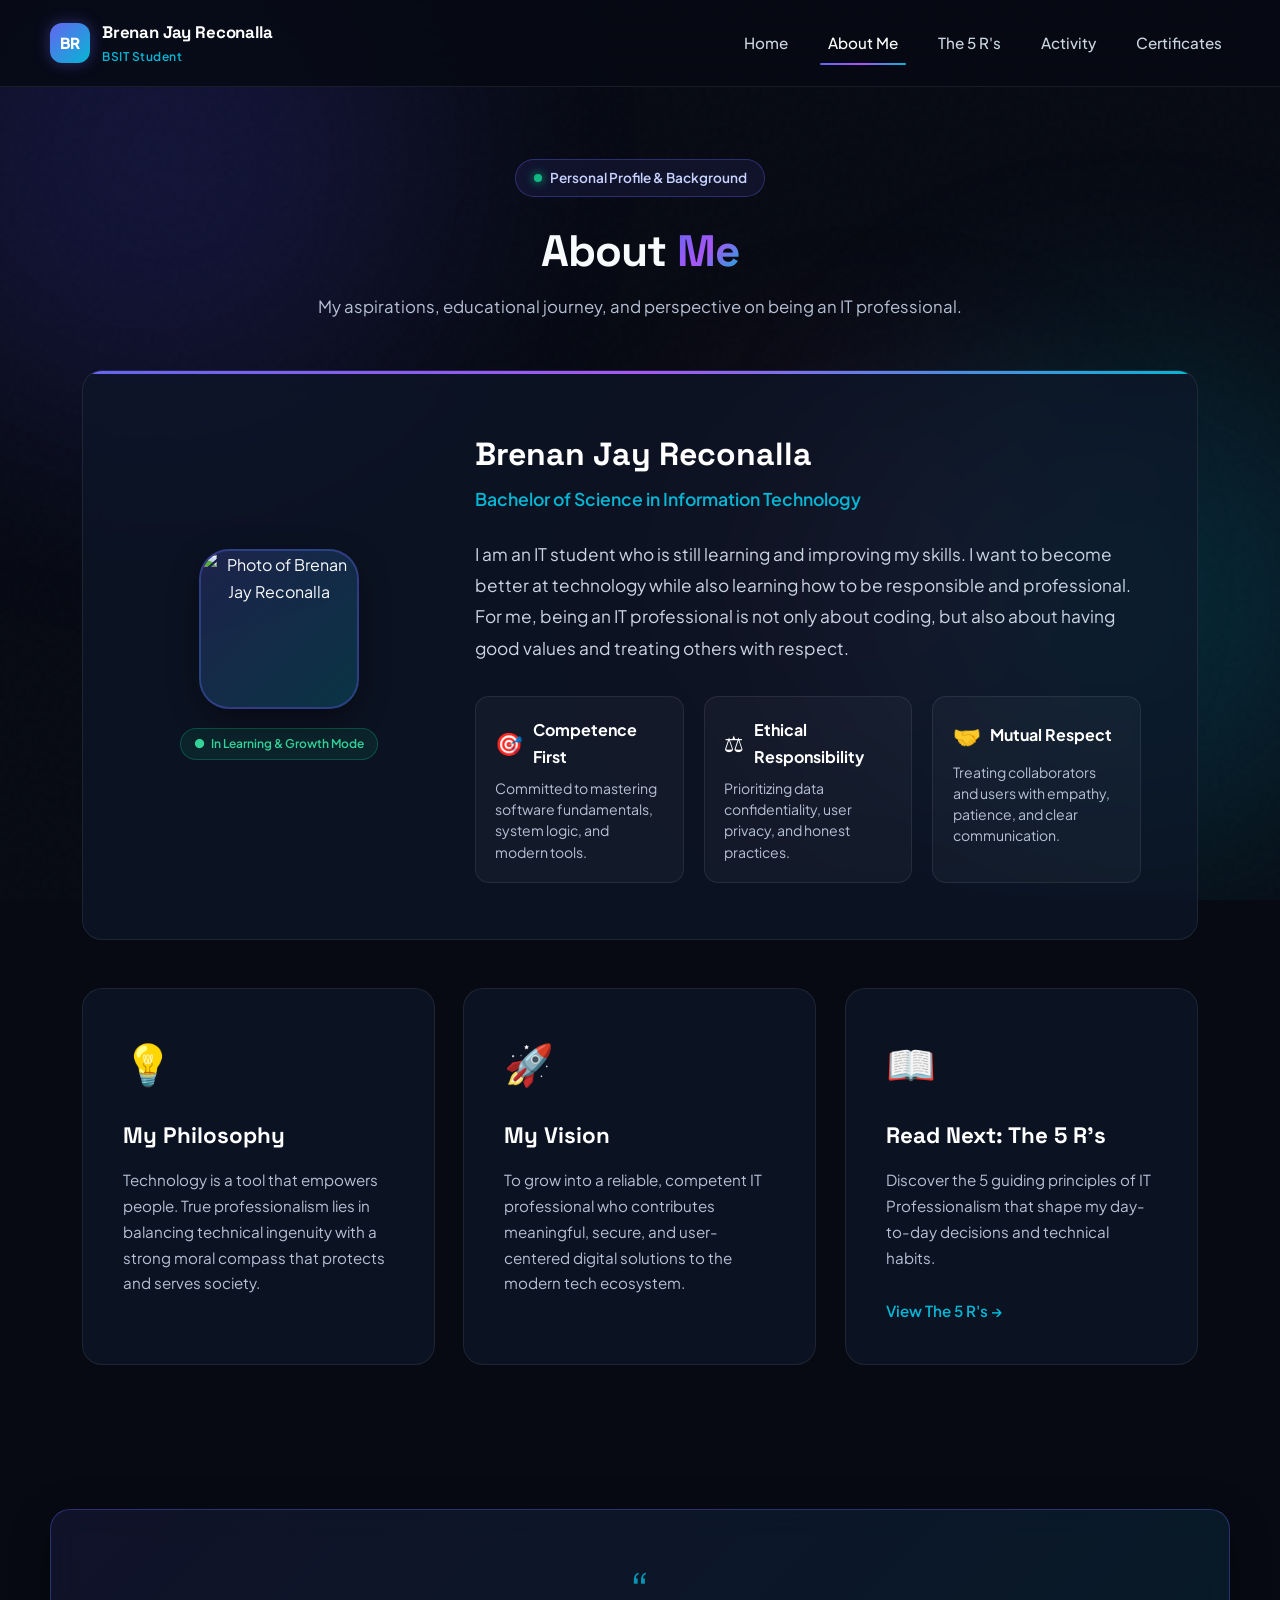
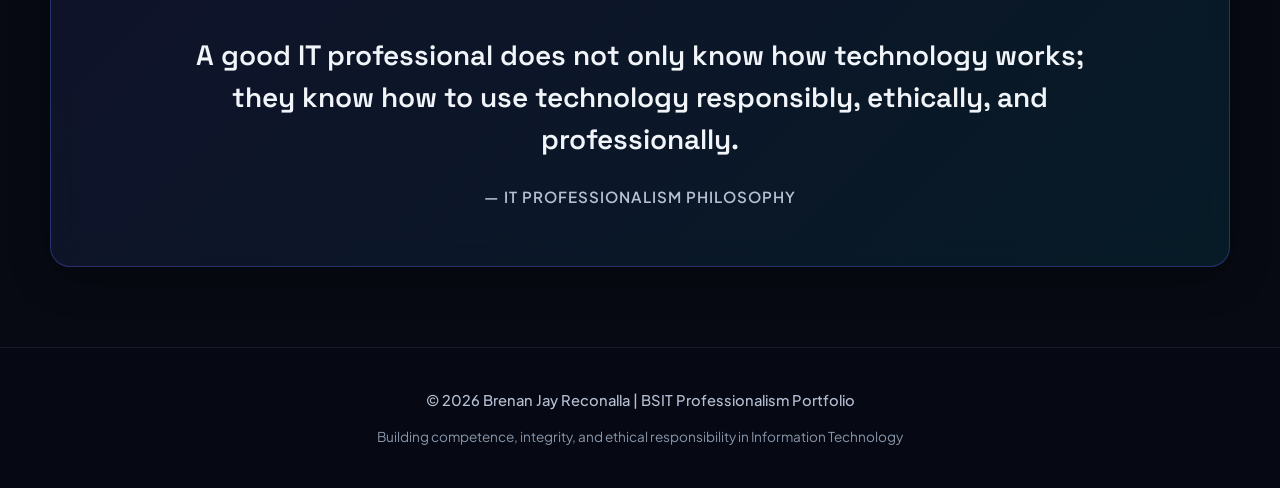
==== commit 45016548: "Update preload and stylesheet links in about.html" ====
--- a/about.html
+++ b/about.html
@@ -8,13 +8,17 @@
   <meta name="theme-color" content="#070a13" />
   <link rel="icon" href="data:image/svg+xml,<svg xmlns=%22http://www.w3.org/2000/svg%22 viewBox=%220 0 100 100%22><text y=%22.9em%22 font-size=%2290%22>👨‍💻</text></svg>" />
 
-  <!-- Google Fonts -->
+  <!-- Preload profile photo with high priority -->
+  <link rel="preload" as="image" href="images/profile.jpeg" fetchpriority="high" />
+
+  <!-- Google Fonts Preconnect & Async Swap -->
   <link rel="preconnect" href="https://fonts.googleapis.com" />
   <link rel="preconnect" href="https://fonts.gstatic.com" crossorigin />
-  <link href="https://fonts.googleapis.com/css2?family=Plus+Jakarta+Sans:wght@300;400;500;600;700;800&family=Space+Grotesk:wght@500;600;700&display=swap" rel="stylesheet" />
-
-  <!-- Preload profile photo -->
-  <link rel="preload" as="image" href="images/profile.jpeg" fetchpriority="high" />
+  <link rel="preload" as="style" href="https://fonts.googleapis.com/css2?family=Plus+Jakarta+Sans:wght@400;500;600;700;800&family=Space+Grotesk:wght@600;700&display=swap" />
+  <link rel="stylesheet" href="https://fonts.googleapis.com/css2?family=Plus+Jakarta+Sans:wght@400;500;600;700;800&family=Space+Grotesk:wght@600;700&display=swap" media="print" onload="this.media='all'" />
+  <noscript>
+    <link rel="stylesheet" href="https://fonts.googleapis.com/css2?family=Plus+Jakarta+Sans:wght@400;500;600;700;800&family=Space+Grotesk:wght@600;700&display=swap" />
+  </noscript>
 
   <!-- Shared Stylesheet -->
   <link rel="stylesheet" href="style.css" />
--- a/style.css
+++ b/style.css
@@ -25,7 +25,7 @@
 }
 
 body {
-  font-family: 'Plus Jakarta Sans', sans-serif;
+  font-family: 'Plus Jakarta Sans', system-ui, -apple-system, BlinkMacSystemFont, 'Segoe UI', Roboto, Helvetica, Arial, sans-serif;
   background-color: var(--bg);
   color: var(--text);
   line-height: 1.7;
@@ -48,8 +48,10 @@
 .glow-sphere {
   position: absolute;
   border-radius: 50%;
-  filter: blur(130px);
+  filter: blur(120px);
   opacity: 0.18;
+  will-change: transform;
+  transform: translateZ(0);
 }
 
 .sphere-1 {
@@ -173,20 +175,52 @@
   letter-spacing: 0.5px;
 }
 
+/* Skip to Content for Keyboard Accessibility */
+.skip-link {
+  position: absolute;
+  top: -999px;
+  left: 1rem;
+  background: var(--primary);
+  color: #fff;
+  padding: 0.75rem 1.25rem;
+  border-radius: 8px;
+  font-weight: 600;
+  text-decoration: none;
+  z-index: 1000;
+  transition: top 0.2s ease;
+  box-shadow: 0 4px 15px rgba(0, 0, 0, 0.4);
+}
+
+.skip-link:focus {
+  top: 1rem;
+}
+
+/* Keyboard Focus Ring */
+a:focus-visible,
+button:focus-visible,
+.menu-toggle:focus-visible {
+  outline: 2px solid var(--primary);
+  outline-offset: 3px;
+}
+
 .nav-links {
   display: flex;
   list-style: none;
-  gap: 1.75rem;
+  gap: 1.5rem;
+  align-items: center;
 }
 
 .nav-links a {
-  color: var(--text-muted);
+  color: #cbd5e1;
   text-decoration: none;
   font-size: 0.95rem;
   font-weight: 500;
   position: relative;
   transition: var(--transition);
-  padding: 0.4rem 0.2rem;
+  padding: 0.5rem 0.5rem;
+  display: inline-flex;
+  align-items: center;
+  min-height: 44px;
 }
 
 .nav-links a:hover,
@@ -215,10 +249,22 @@
 .menu-toggle {
   display: none;
   background: transparent;
-  border: none;
+  border: 1px solid transparent;
   color: var(--text);
   font-size: 1.5rem;
   cursor: pointer;
+  min-width: 48px;
+  min-height: 48px;
+  padding: 0.5rem;
+  align-items: center;
+  justify-content: center;
+  border-radius: 10px;
+  transition: var(--transition);
+}
+
+.menu-toggle:hover {
+  background: rgba(255, 255, 255, 0.06);
+  border-color: var(--border);
 }
 
 /* Badge */
@@ -908,6 +954,13 @@
 
 /* Responsive */
 @media (max-width: 860px) {
+  .glow-sphere {
+    filter: blur(65px);
+  }
+  .sphere-1 { width: 300px; height: 300px; }
+  .sphere-2 { width: 260px; height: 260px; }
+  .sphere-3 { width: 200px; height: 200px; }
+
   .about-card {
     grid-template-columns: 1fr;
     padding: 2.5rem;
@@ -919,17 +972,30 @@
     top: 100%;
     left: 0;
     width: 100%;
-    background: rgba(7, 10, 19, 0.95);
+    background: rgba(7, 10, 19, 0.98);
     backdrop-filter: blur(20px);
     flex-direction: column;
-    padding: 1.5rem 2rem;
+    padding: 1rem 1.25rem;
     border-bottom: 1px solid var(--border);
-    gap: 1.25rem;
+    gap: 0.35rem;
+  }
+  .nav-links a {
+    display: flex;
+    align-items: center;
+    width: 100%;
+    min-height: 48px;
+    padding: 0.75rem 1rem;
+    font-size: 1rem;
+    border-radius: 8px;
+  }
+  .nav-links a:hover,
+  .nav-links a.active {
+    background: rgba(99, 102, 241, 0.12);
   }
   .nav-links.show {
     display: flex;
   }
   .menu-toggle {
-    display: block;
+    display: inline-flex;
   }
 }
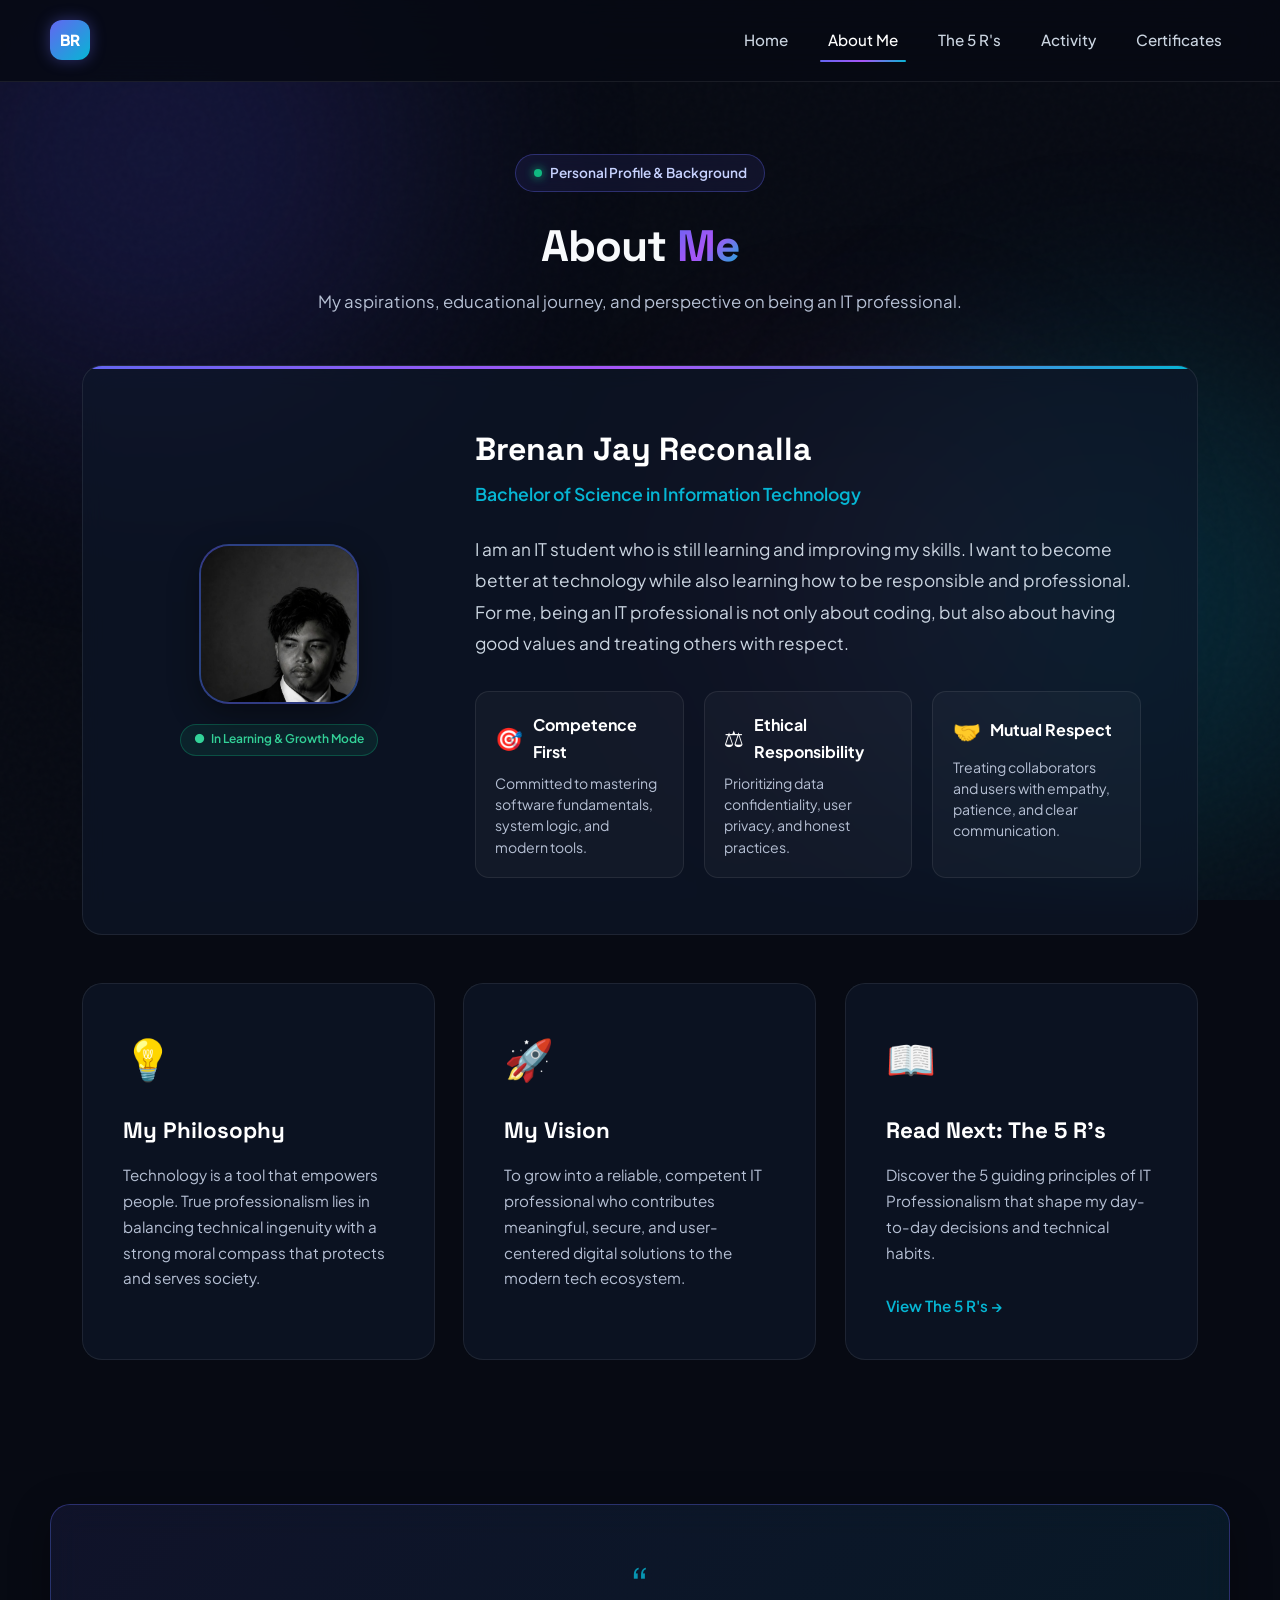
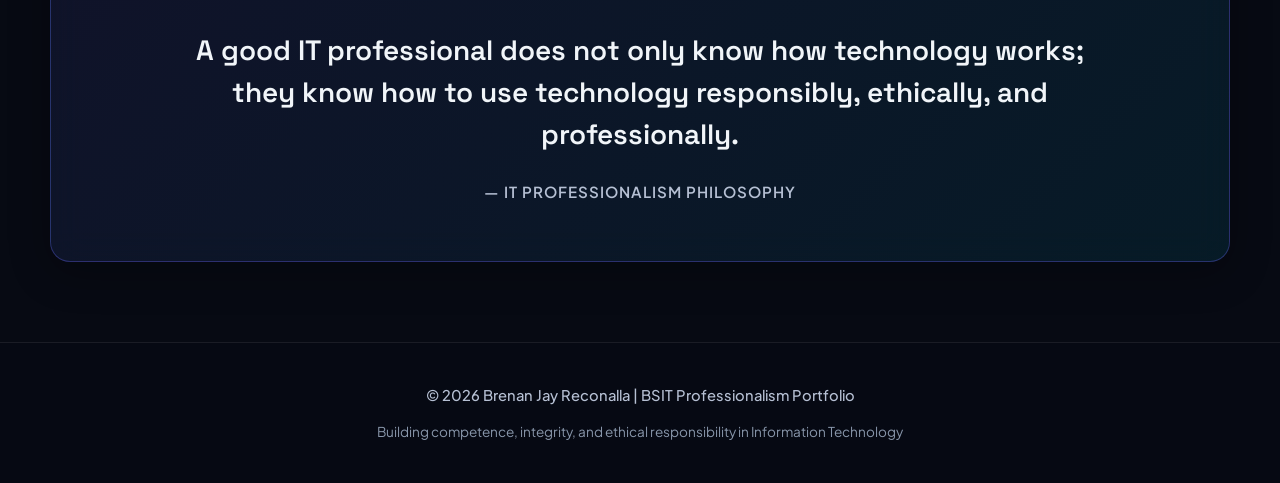
==== commit 8b349c92: "Update fmt.Println message from 'Hello' to 'Goodbye'" ====
--- a/about.html
+++ b/about.html
@@ -9,7 +9,7 @@
   <link rel="icon" href="data:image/svg+xml,<svg xmlns=%22http://www.w3.org/2000/svg%22 viewBox=%220 0 100 100%22><text y=%22.9em%22 font-size=%2290%22>👨‍💻</text></svg>" />
 
   <!-- Preload profile photo with high priority -->
-  <link rel="preload" as="image" href="images/profile.jpeg" fetchpriority="high" />
+  <link rel="preload" as="image" href="[data-uri]" fetchpriority="high" />
 
   <!-- Google Fonts Preconnect & Async Swap -->
   <link rel="preconnect" href="https://fonts.googleapis.com" />
@@ -39,12 +39,8 @@
     <!-- Header & Navigation -->
     <header>
       <div class="container nav-container">
-        <a href="index.html" class="brand" id="nav-brand" aria-label="Brenan Jay Reconalla - Home">
+        <a href="index.html" class="brand" id="nav-brand" aria-label="Home">
           <div class="brand-avatar" aria-hidden="true">BR</div>
-          <div class="brand-info">
-            <span class="brand-name">Brenan Jay Reconalla</span>
-            <span class="brand-tag">BSIT Student</span>
-          </div>
         </a>
 
         <button class="menu-toggle" id="menu-btn" type="button" aria-label="Open navigation menu" aria-expanded="false" aria-controls="nav-menu">
@@ -80,7 +76,7 @@
           <div class="profile-visual">
             <div class="avatar-wrapper">
               <div class="avatar-box">
-                <img src="images/profile.jpeg" alt="Photo of Brenan Jay Reconalla" class="avatar-img" width="160" height="160" fetchpriority="high" decoding="async" />
+                <img src="[data-uri]" alt="Profile Photo" class="avatar-img" width="160" height="160" fetchpriority="high" />
               </div>
             </div>
             <div class="status-pill">
--- a/style.css
+++ b/style.css
@@ -419,6 +419,32 @@
   justify-content: center;
 }
 
+.hero-avatar-box {
+  width: 120px;
+  height: 120px;
+  margin: 0 auto 1.5rem;
+  border-radius: 50%;
+  overflow: hidden;
+  border: 3px solid var(--border-accent);
+  box-shadow: 0 10px 30px rgba(0, 0, 0, 0.5), 0 0 20px rgba(99, 102, 241, 0.3);
+  background: linear-gradient(135deg, rgba(99, 102, 241, 0.2), rgba(6, 182, 212, 0.2));
+  transition: var(--transition);
+}
+
+.hero-avatar-box:hover {
+  transform: scale(1.05);
+  border-color: var(--primary);
+  box-shadow: 0 15px 40px rgba(99, 102, 241, 0.45);
+}
+
+.hero-avatar-img {
+  width: 100%;
+  height: 100%;
+  object-fit: cover;
+  object-position: center 15%;
+  display: block;
+}
+
 /* Home Overview Preview Cards */
 .preview-grid {
   display: grid;
@@ -538,7 +564,7 @@
   width: 100%;
   height: 100%;
   object-fit: cover;
-  object-position: center;
+  object-position: center 15%;
   display: block;
   transition: transform 0.4s ease;
 }
@@ -716,7 +742,7 @@
   font-weight: 700;
   text-transform: uppercase;
   letter-spacing: 1px;
-  color: var(--primary);
+  color: #a5b4fc;
   margin-bottom: 1rem;
   display: inline-block;
 }
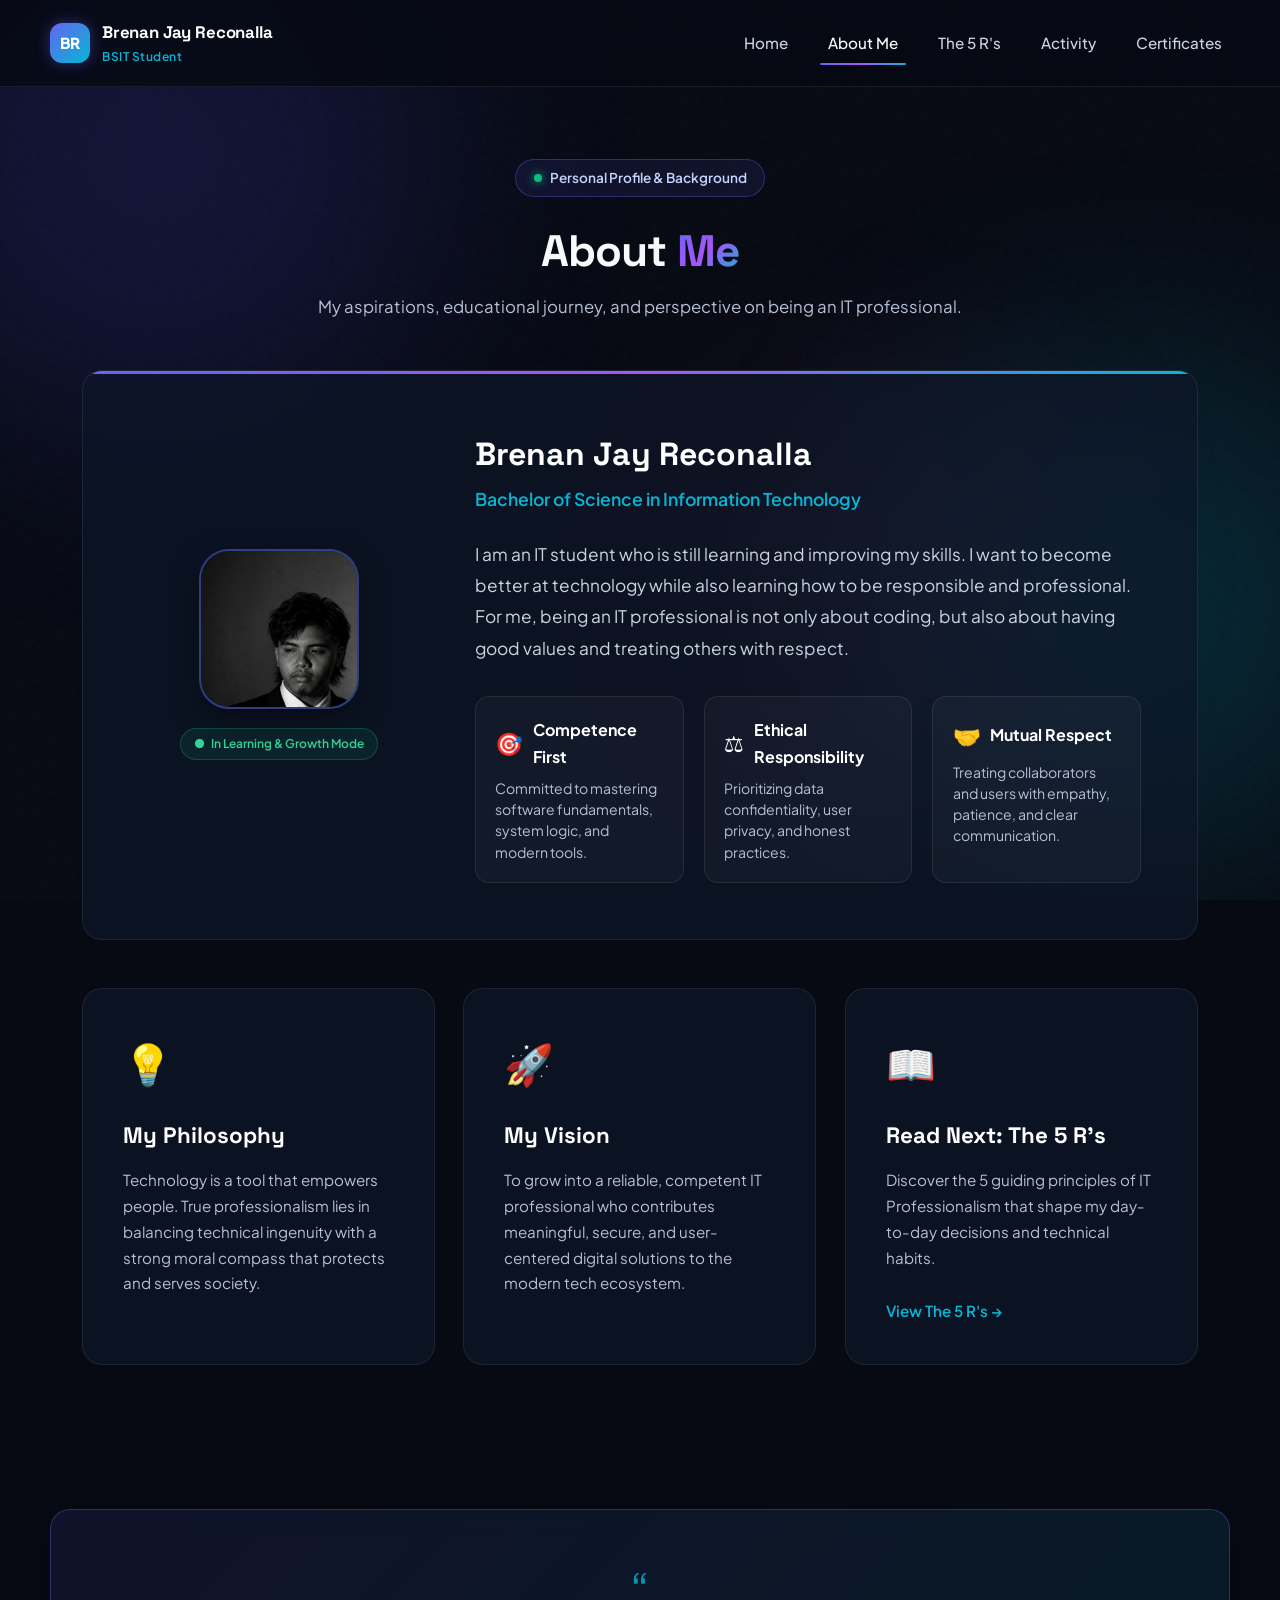
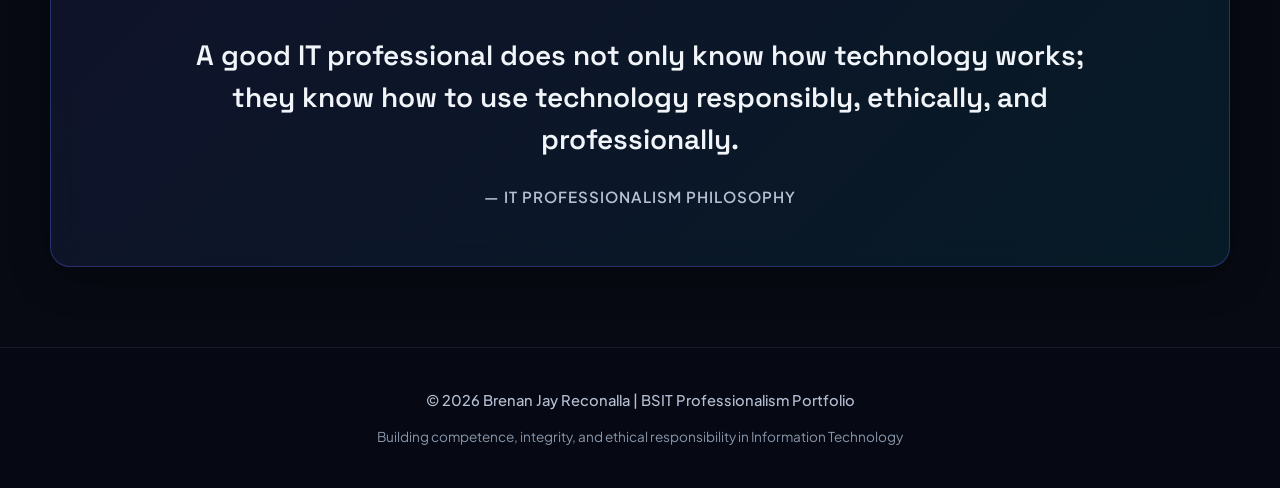
==== commit 3f3acb85: "Enhance navigation brand with additional details Updated navigation brand link and added brand infor" ====
--- a/about.html
+++ b/about.html
@@ -39,8 +39,12 @@
     <!-- Header & Navigation -->
     <header>
       <div class="container nav-container">
-        <a href="index.html" class="brand" id="nav-brand" aria-label="Home">
+        <a href="index.html" class="brand" id="nav-brand" aria-label="Brenan Jay Reconalla - Home">
           <div class="brand-avatar" aria-hidden="true">BR</div>
+          <div class="brand-info">
+            <span class="brand-name">Brenan Jay Reconalla</span>
+            <span class="brand-tag">BSIT Student</span>
+          </div>
         </a>
 
         <button class="menu-toggle" id="menu-btn" type="button" aria-label="Open navigation menu" aria-expanded="false" aria-controls="nav-menu">
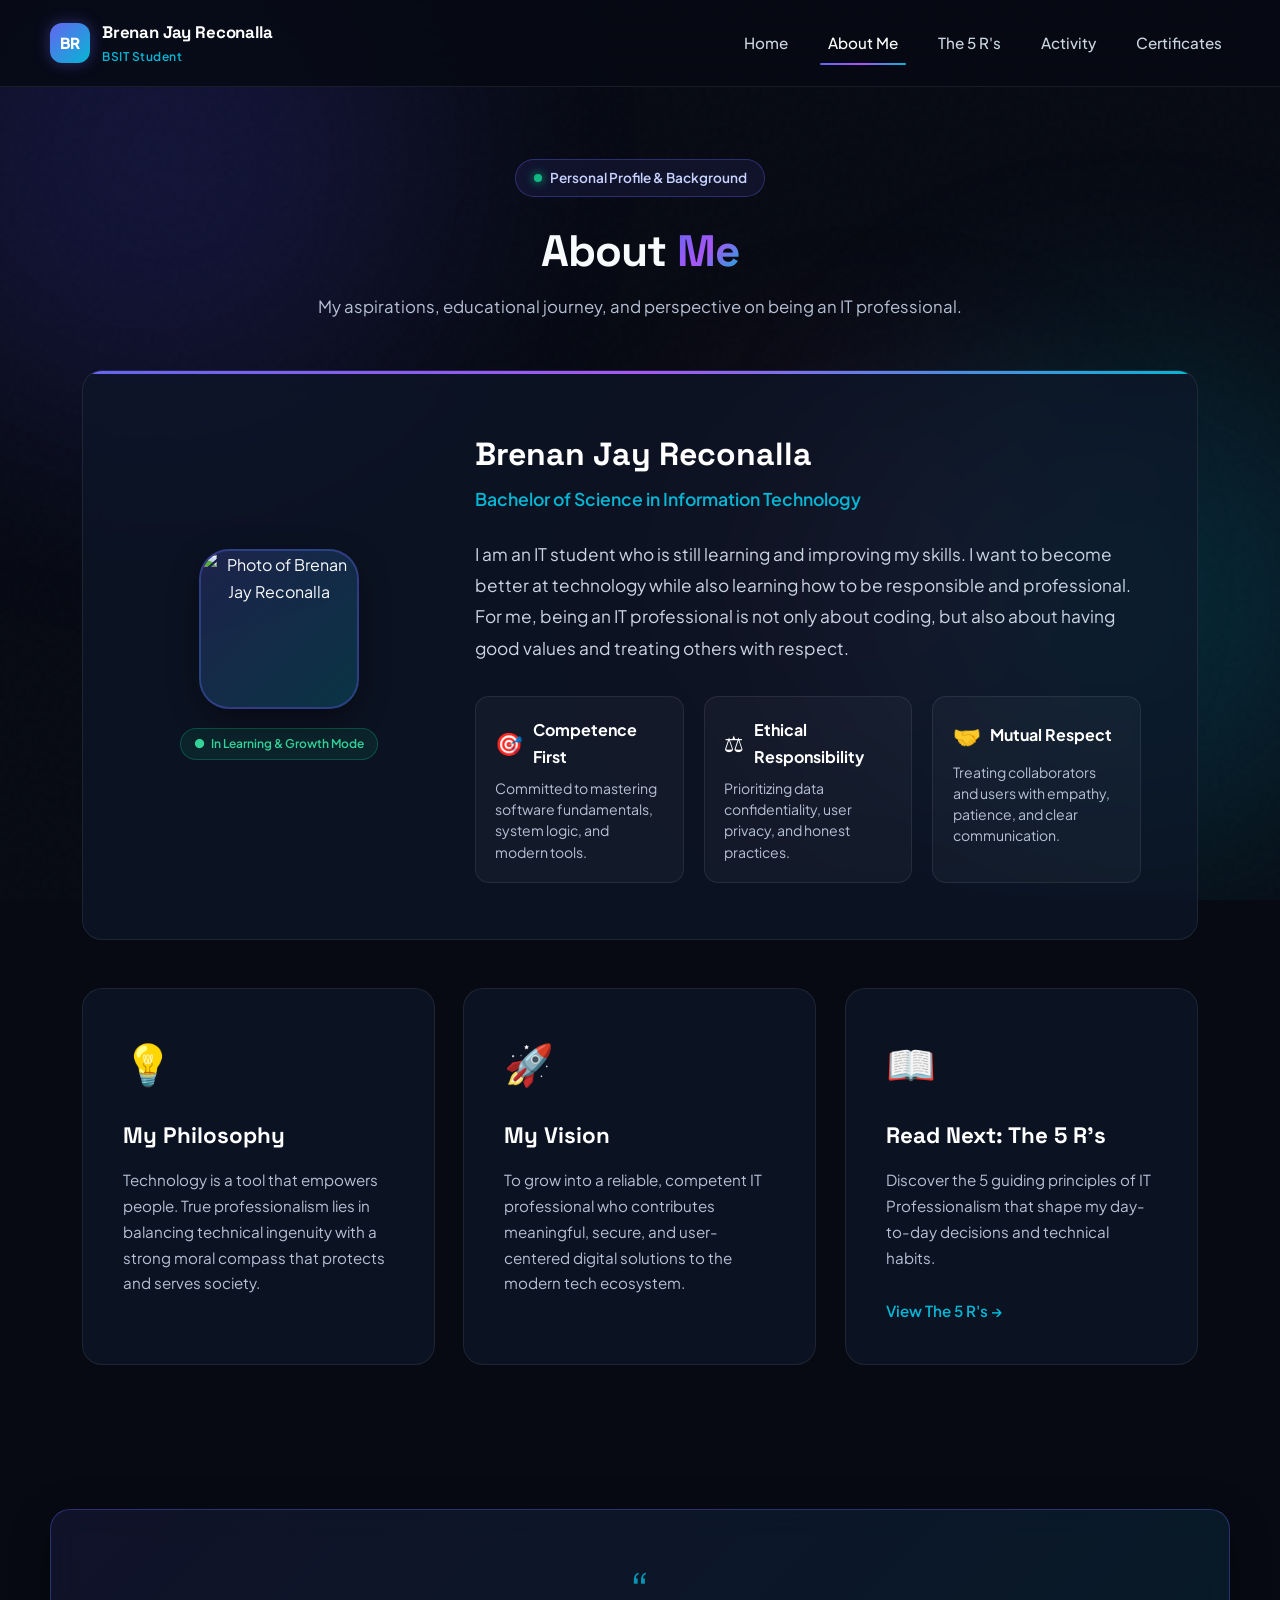
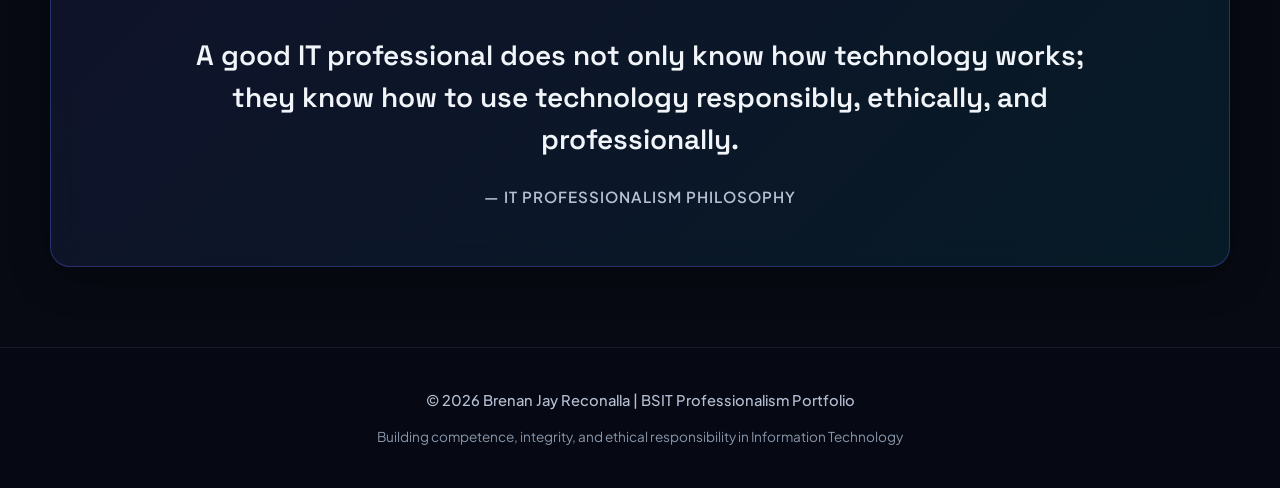
==== commit 5d31a840: "Update print statement from 'Hello' to 'Goodbye'" ====
--- a/about.html
+++ b/about.html
@@ -9,7 +9,7 @@
   <link rel="icon" href="data:image/svg+xml,<svg xmlns=%22http://www.w3.org/2000/svg%22 viewBox=%220 0 100 100%22><text y=%22.9em%22 font-size=%2290%22>👨‍💻</text></svg>" />
 
   <!-- Preload profile photo with high priority -->
-  <link rel="preload" as="image" href="[data-uri]" fetchpriority="high" />
+  <link rel="preload" as="image" href="images/profile.jpg" fetchpriority="high" />
 
   <!-- Google Fonts Preconnect & Async Swap -->
   <link rel="preconnect" href="https://fonts.googleapis.com" />
@@ -80,7 +80,7 @@
           <div class="profile-visual">
             <div class="avatar-wrapper">
               <div class="avatar-box">
-                <img src="[data-uri]" alt="Profile Photo" class="avatar-img" width="160" height="160" fetchpriority="high" />
+                <img src="images/profile.jpg" alt="Photo of Brenan Jay Reconalla" class="avatar-img" width="160" height="160" fetchpriority="high" />
               </div>
             </div>
             <div class="status-pill">
